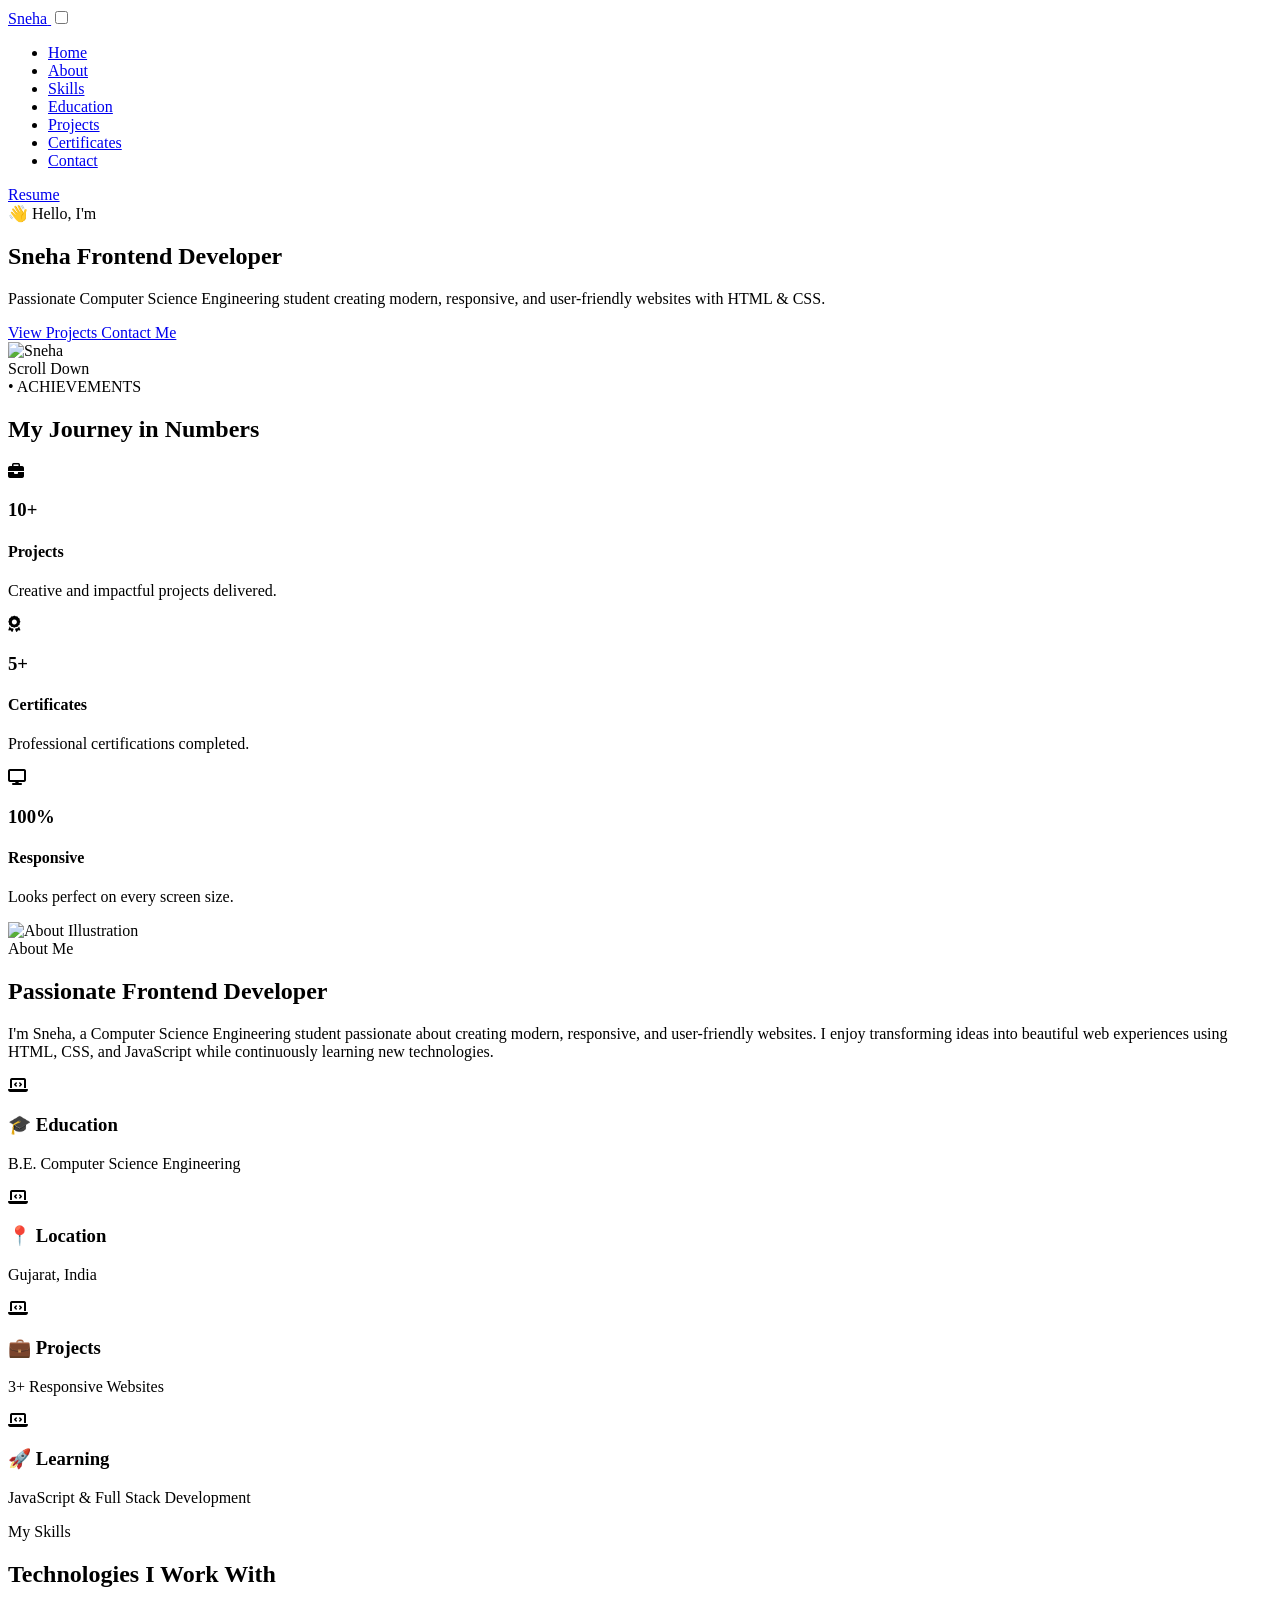
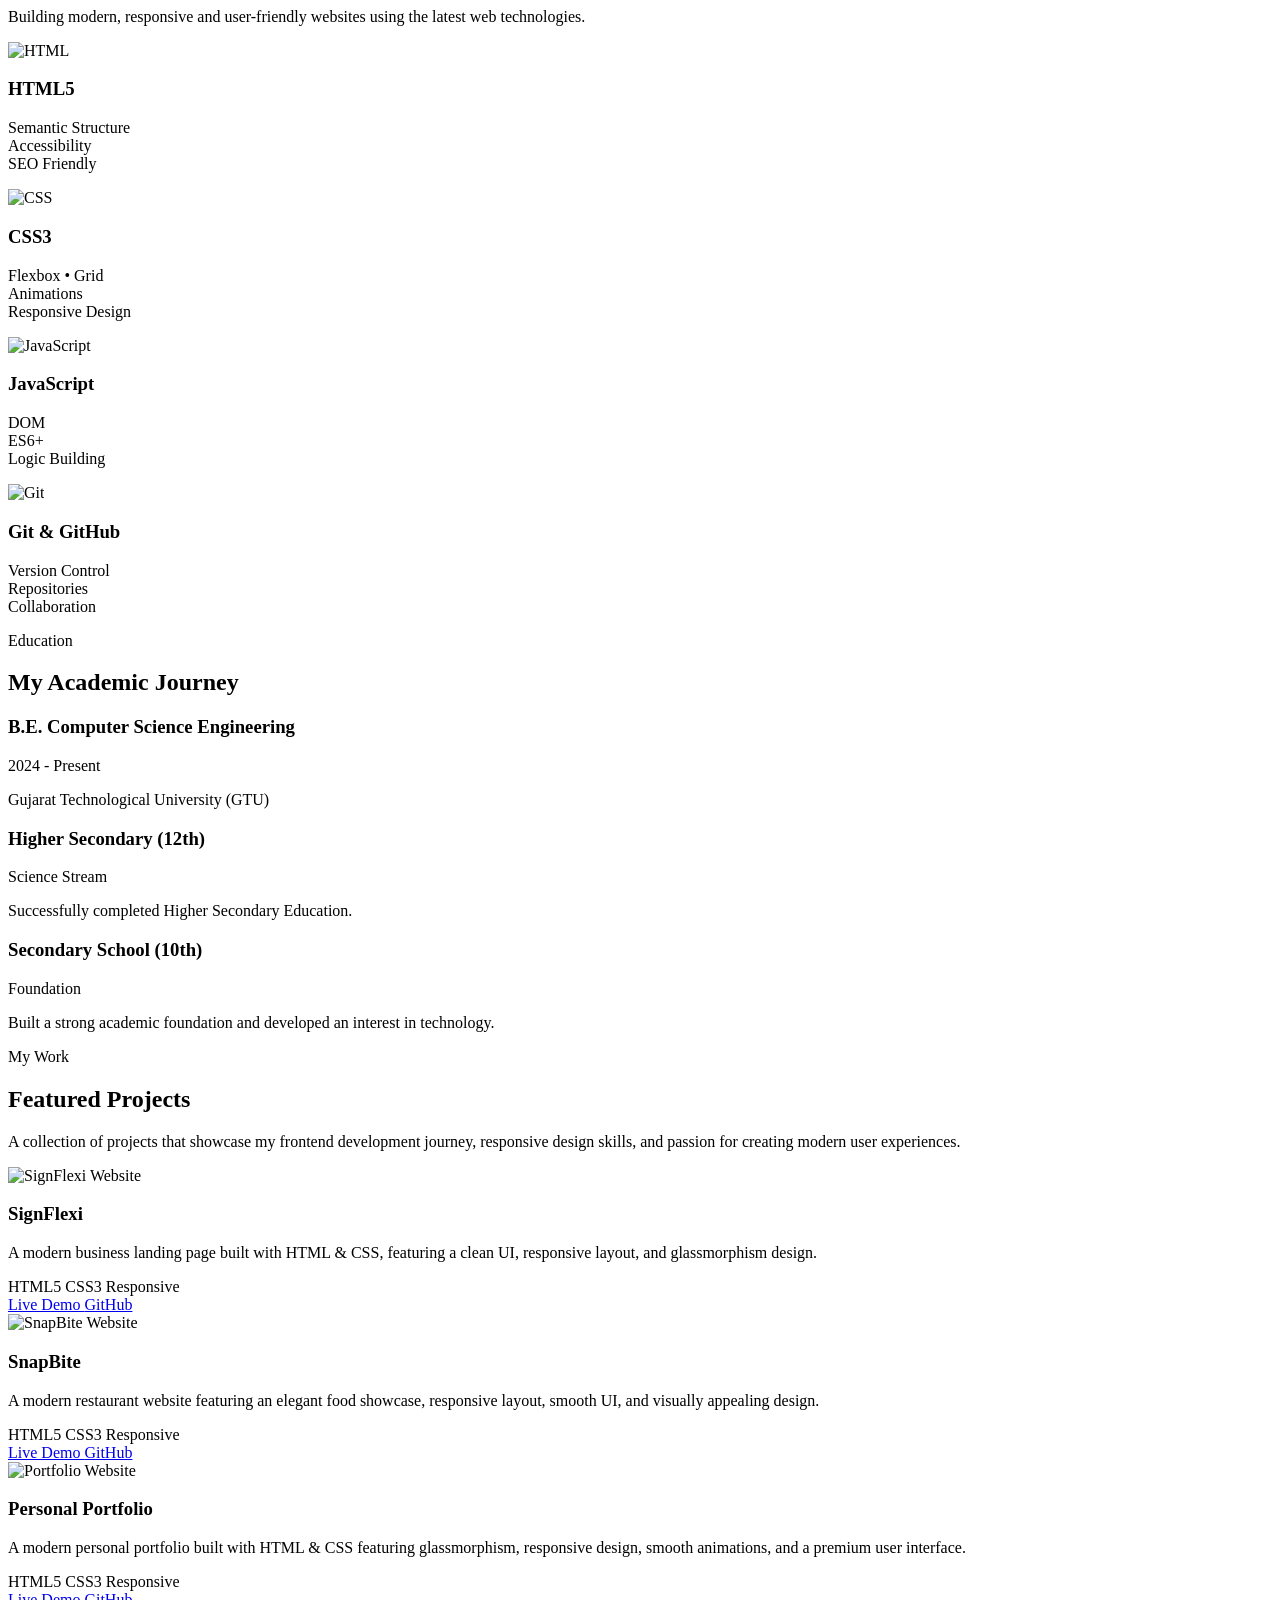
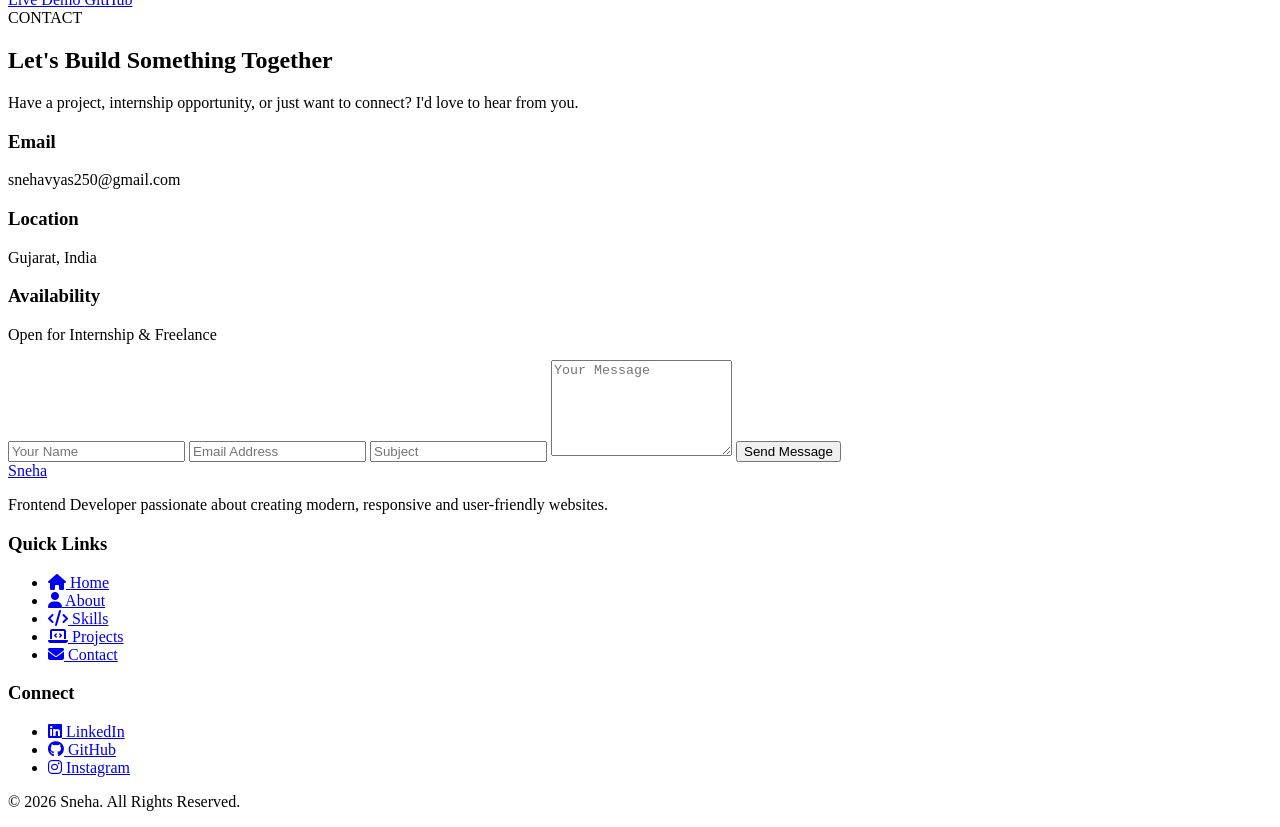
==== index.html @ 749e8826 "Update index.html to reflect correct degree and project links" ====
<!DOCTYPE html>
<html lang="en">

<head>

    <!-- Character Encoding -->
    <meta charset="UTF-8">

    <!-- Responsive Design -->
    <meta name="viewport" content="width=device-width, initial-scale=1.0">

    <!-- Website Title -->
    <title>Sneha | Portfolio</title>

    <!-- Main CSS -->
    <link rel="stylesheet" href="css/style.css">

    <!-- Responsive CSS -->
    <link rel="stylesheet" href="css/responsive.css">

    <!-- Animation CSS -->
    <link rel="stylesheet" href="css/animation.css">

    <!-- Google Fonts -->
    <link rel="preconnect" href="https://fonts.googleapis.com">
    <link rel="preconnect" href="https://fonts.gstatic.com" crossorigin>

    <link rel="stylesheet" href="https://cdnjs.cloudflare.com/ajax/libs/font-awesome/6.7.2/css/all.min.css">

</head>

<body>

    <!-- ==========================
        HEADER START
=========================== -->

    <header class="header">

        <div class="container">

            <nav class="navbar">

                <!-- Logo -->

                <a href="#" class="logo">

                    <span class="logo-text">Sneha</span>

                    <span class="logo-dot"></span>

                </a>

                <!-- Mobile Menu Checkbox -->

                <input type="checkbox" id="menu-toggle" class="menu-toggle">

                <!-- Hamburger -->

                <label for="menu-toggle" class="hamburger">

                    <span></span>
                    <span></span>
                    <span></span>

                </label>

                <!-- Navigation -->

                <ul class="nav-links">

                    <li>
                        <a href="#home">Home</a>
                    </li>

                    <li>
                        <a href="#about">About</a>
                    </li>

                    <li>
                        <a href="#skills">Skills</a>
                    </li>

                    <li>
                        <a href="#education">Education</a>
                    </li>

                    <li>
                        <a href="#projects">Projects</a>
                    </li>

                    <li>
                        <a href="#certificates">Certificates</a>
                    </li>

                    <li>
                        <a href="#contact">Contact</a>
                    </li>

                </ul>

                <!-- Resume Button -->

                <a href="#" class="primary-btn">
                    Resume
                </a>

            </nav>

        </div>

    </header>

    <!-- ==========================
        HEADER END
=========================== -->

    <!-- ==========================================
     HERO SECTION
========================================== -->

    <section id="home" class="hero">

        <div class="container hero-container">

            <!-- Left Content -->

            <div class="hero-content">

                <span class="hero-tag">
                    👋 Hello, I'm
                </span>

                <h1>
                    Sneha
                    <span>Frontend Developer</span>
                </h1>

                <p>
                    Passionate Computer Science Engineering student creating
                    modern, responsive, and user-friendly websites
                    with HTML & CSS.
                </p>

                <div class="hero-buttons">

                    <a href="#projects" class="primary-btn">
                        View Projects
                    </a>

                    <a href="#contact" class="secondary-btn">
                        Contact Me
                    </a>

                </div>

            </div>

            <!-- Right Image -->

            <div class="hero-image">

                <div class="image-wrapper">

                    <img src="images/illustrations/avatar-profile-img.png" alt="Sneha" class="hero-img">

                </div>

            </div>


        </div>

        <div class="scroll-indicator">

            <span>Scroll Down</span>

            <div class="mouse">

                <div class="wheel"></div>

            </div>

    </section>

    <section class="journey">

        <div class="container">

            <div class="journey-heading">

                <span>• ACHIEVEMENTS</span>

                <h2>My Journey in Numbers</h2>

                <div class="heading-line"></div>

            </div>

            <div class="journey-card">

                <div class="journey-item">

                    <div class="icon-circle purple">
                        <i class="fa-solid fa-briefcase"></i>
                    </div>

                    <h3>10+</h3>

                    <h4>Projects</h4>

                    <div class="mini-line"></div>

                    <p>Creative and impactful projects delivered.</p>

                </div>

                <div class="journey-item">

                    <div class="icon-circle blue">
                        <i class="fa-solid fa-award"></i>
                    </div>

                    <h3>5+</h3>

                    <h4>Certificates</h4>

                    <div class="mini-line"></div>

                    <p>Professional certifications completed.</p>

                </div>

                <div class="journey-item">

                    <div class="icon-circle cyan">
                        <i class="fa-solid fa-display"></i>
                    </div>

                    <h3>100%</h3>

                    <h4>Responsive</h4>

                    <div class="mini-line"></div>

                    <p>Looks perfect on every screen size.</p>

                </div>

            </div>

        </div>

    </section>

    <!-- ==========================================
     ABOUT
========================================== -->

    <section id="about" class="about">

        <div class="container about-container">

            <!-- Left Side -->

            <div class="about-image">

                <img src="images/background/about-portfolio-img.jpg" alt="About Illustration">

            </div>

            <!-- Right Side -->

            <div class="about-content">

                <span class="section-tag">
                    About Me
                </span>

                <h2>
                    Passionate Frontend Developer
                </h2>

                <p>
                    I'm Sneha, a Computer Science Engineering student passionate about
                    creating modern, responsive, and user-friendly websites.
                    I enjoy transforming ideas into beautiful web experiences
                    using HTML, CSS, and JavaScript while continuously learning
                    new technologies.
                </p>

            </div>


        </div>

        <div class="about-cards">

            <div class="about-card">

                <i class="fa-solid fa-laptop-code"></i>
                <h3>🎓 Education</h3>

                <p>B.E. Computer Science Engineering</p>

            </div>

            <div class="about-card">

                <i class="fa-solid fa-laptop-code"></i>
                <h3>📍 Location</h3>

                <p>Gujarat, India</p>

            </div>

            <div class="about-card">

                <i class="fa-solid fa-laptop-code"></i>
                <h3>💼 Projects</h3>

                <p>3+ Responsive Websites</p>

            </div>

            <div class="about-card">

                <i class="fa-solid fa-laptop-code"></i>
                <h3>🚀 Learning</h3>

                <p>JavaScript & Full Stack Development</p>

            </div>

        </div>
    </section>

    <!-- ==========================================
     SKILLS
========================================== -->

    <section id="skills" class="skills">

        <div class="container">

            <span class="section-tag">My Skills</span>

            <h2>Technologies I Work With</h2>

            <p class="section-description">
                Building modern, responsive and user-friendly websites using the latest web technologies.
            </p>

            <div class="skills-grid">

                <div class="skill-card">

                    <img src="images/icons/html.svg" alt="HTML">

                    <h3>HTML5</h3>

                    <p>Semantic Structure<br>Accessibility<br>SEO Friendly</p>

                </div>

                <div class="skill-card">

                    <img src="images/icons/css.svg" alt="CSS">

                    <h3>CSS3</h3>

                    <p>Flexbox • Grid<br>Animations<br>Responsive Design</p>

                </div>

                <div class="skill-card">

                    <img src="images/icons/javascript.svg" alt="JavaScript">

                    <h3>JavaScript</h3>

                    <p>DOM<br>ES6+<br>Logic Building</p>

                </div>

                <div class="skill-card">

                    <img src="images/icons/git.svg" alt="Git">

                    <h3>Git & GitHub</h3>

                    <p>Version Control<br>Repositories<br>Collaboration</p>

                </div>

            </div>

        </div>

    </section>


    <!-- ==========================================
     EDUCATION
========================================== -->

    <section id="education" class="education">

        <div class="container">

            <span class="section-tag">Education</span>

            <h2>My Academic Journey</h2>

            <div class="timeline">

                <div class="timeline-item">

                    <div class="timeline-dot"></div>

                    <div class="timeline-content">

                        <h3>B.E. Computer Science Engineering</h3>

                        <span>2024 - Present</span>

                        <p>
                            Gujarat Technological University (GTU)
                        </p>

                    </div>

                </div>

                <div class="timeline-item">

                    <div class="timeline-dot"></div>

                    <div class="timeline-content">

                        <h3>Higher Secondary (12th)</h3>

                        <span>Science Stream</span>

                        <p>
                            Successfully completed Higher Secondary Education.
                        </p>

                    </div>

                </div>

                <div class="timeline-item">

                    <div class="timeline-dot"></div>

                    <div class="timeline-content">

                        <h3>Secondary School (10th)</h3>

                        <span>Foundation</span>

                        <p>
                            Built a strong academic foundation and developed an interest in technology.
                        </p>

                    </div>

                </div>

            </div>

        </div>

    </section>

    <!-- ==========================================
     PROJECTS
========================================== -->

    <section id="projects" class="projects">

        <div class="container">

            <span class="section-tag">My Work</span>

            <h2>Featured Projects</h2>

            <p class="section-description">
                A collection of projects that showcase my frontend development journey,
                responsive design skills, and passion for creating modern user experiences.
            </p>

            <div class="projects-grid">

                <!-- Project Card -->

                <article class="project-card">

                    <div class="project-image">

                        <div class="browser-top">

                            <span></span>
                            <span></span>
                            <span></span>

                        </div>

                        <div class="browser-body">

                            <img src="images/projects/signiflexi.png" alt="SignFlexi Website">

                        </div>

                    </div>

                    <div class="project-content">

                        <h3>SignFlexi</h3>

                        <p>
                            A modern business landing page built with HTML & CSS,
                            featuring a clean UI, responsive layout, and glassmorphism design.
                        </p>

                        <div class="project-tech">

                            <span>HTML5</span>
                            <span>CSS3</span>
                            <span>Responsive</span>

                        </div>

                        <div class="project-buttons">

                            <a href="https://snehavyas-dev.github.io/signflexi-website/" class="primary-btn">
                                Live Demo
                            </a>

                            <a href="https://github.com/snehavyas-dev/signflexi-website" class="secondary-btn">
                                GitHub
                            </a>

                        </div>

                    </div>

                </article>

                <!-- Project Card -->

                <article class="project-card">

                    <div class="project-image">

                        <div class="browser-top">

                            <span></span>
                            <span></span>
                            <span></span>

                        </div>

                        <div class="browser-body">

                            <img src="images/projects/snapbite.png" alt="SnapBite Website">

                        </div>

                    </div>

                    <div class="project-content">

                        <h3>SnapBite</h3>

                        <p>
                            A modern restaurant website featuring an elegant food showcase,
                            responsive layout, smooth UI, and visually appealing design.
                        </p>

                        <div class="project-tech">

                            <span>HTML5</span>
                            <span>CSS3</span>
                            <span>Responsive</span>

                        </div>

                        <div class="project-buttons">

                            <a href="https://snehavyas-dev.github.io/snapbite-restaurant-website/" class="primary-btn" target="_blank">
                                Live Demo
                            </a>

                            <a href="https://github.com/snehavyas-dev/snapbite-restaurant-website" class="secondary-btn" target="_blank">
                                GitHub
                            </a>

                        </div>

                    </div>

                </article>

                <!-- Project Card -->

                <article class="project-card">

                    <div class="project-image">

                        <div class="browser-top">

                            <span></span>
                            <span></span>
                            <span></span>

                        </div>

                        <div class="browser-body">

                            <img src="images/projects/portfolio.png" alt="Portfolio Website">

                        </div>

                    </div>

                    <div class="project-content">

                        <h3>Personal Portfolio</h3>

                        <p>
                            A modern personal portfolio built with HTML & CSS featuring
                            glassmorphism, responsive design, smooth animations, and a
                            premium user interface.
                        </p>

                        <div class="project-tech">

                            <span>HTML5</span>
                            <span>CSS3</span>
                            <span>Responsive</span>

                        </div>

                        <div class="project-buttons">

                            <a href="https://snehavyas-dev.github.io/sneha-vyas-dev-portfolio/" class="primary-btn" target="_blank">
                                Live Demo
                            </a>

                            <a href="https://github.com/snehavyas-dev/sneha-vyas-dev-portfolio" class="secondary-btn" target="_blank">
                                GitHub
                            </a>

                        </div>

                    </div>

                </article>

            </div>

        </div>

    </section>


    <!-- ==========================================
     CONTACT
========================================== -->

    <section id="contact" class="contact">

        <div class="container">

            <div class="section-header">

                <span class="section-tag">
                    CONTACT
                </span>

                <h2>
                    Let's Build Something Together
                </h2>

                <p>
                    Have a project, internship opportunity, or just want to connect?
                    I'd love to hear from you.
                </p>

            </div>

            <div class="contact-container">

                <!-- Left -->

                <div class="contact-info">

                    <div class="contact-card">

                        <h3>Email</h3>

                        <p>snehavyas250@gmail.com</p>

                    </div>

                    <div class="contact-card">

                        <h3>Location</h3>

                        <p>Gujarat, India</p>

                    </div>

                    <div class="contact-card">

                        <h3>Availability</h3>

                        <p>Open for Internship & Freelance</p>

                    </div>

                </div>

                <!-- Right -->

                <form class="contact-form">

                    <input type="text" placeholder="Your Name">

                    <input type="email" placeholder="Email Address">

                    <input type="text" placeholder="Subject">

                    <textarea rows="6" placeholder="Your Message"></textarea>

                    <button type="submit" class="primary-btn">

                        Send Message

                    </button>

                </form>

            </div>

        </div>

    </section>

    <!-- ==========================================
     FOOTER
========================================== -->

    <footer class="footer">

        <div class="container">

            <div class="footer-content">

                <!-- Left -->

                <div class="footer-left">

                    <a href="#" class="logo">

                        <span class="logo-text">Sneha</span>

                        <span class="logo-dot"></span>

                    </a>

                    <p>
                        Frontend Developer passionate about creating
                        modern, responsive and user-friendly websites.
                    </p>

                </div>

                <!-- Center -->

                <div class="footer-links">

                    <h3>Quick Links</h3>

                    <ul>

                        <li>
                            <a href="#home">
                                <i class="fa-solid fa-house"></i>
                                Home
                            </a>
                        </li>

                        <li>
                            <a href="#about">
                                <i class="fa-solid fa-user"></i>
                                About
                            </a>
                        </li>

                        <li>
                            <a href="#skills">
                                <i class="fa-solid fa-code"></i>
                                Skills
                            </a>
                        </li>

                        <li>
                            <a href="#projects">
                                <i class="fa-solid fa-laptop-code"></i>
                                Projects
                            </a>
                        </li>

                        <li>
                            <a href="#contact">
                                <i class="fa-solid fa-envelope"></i>
                                Contact
                            </a>
                        </li>

                    </ul>

                </div>

                <!-- Right -->

                <div class="footer-social">

                    <h3>Connect</h3>

                    <ul>

                        <li>
                            <a href="https://www.linkedin.com/in/sneha-vyas-94a0bb3a3/" target="_blank">
                                <i class="fa-brands fa-linkedin"></i>
                                LinkedIn
                            </a>
                        </li>

                        <li>
                            <a href="https://github.com/snehavyas-dev" target="_blank">
                                <i class="fa-brands fa-github"></i>
                                GitHub
                            </a>
                        </li>

                        <li>
                            <a href="https://instagram.com/sneha_webdev_102" target="_blank">
                                <i class="fa-brands fa-instagram"></i>
                                Instagram
                            </a>
                        </li>

                    </ul>

                </div>

            </div>

            <div class="footer-bottom">

                <p>
                    © 2026 Sneha. All Rights Reserved.
                </p>

            </div>

        </div>

    </footer>

    <main>

    </main>



</body>

</html>
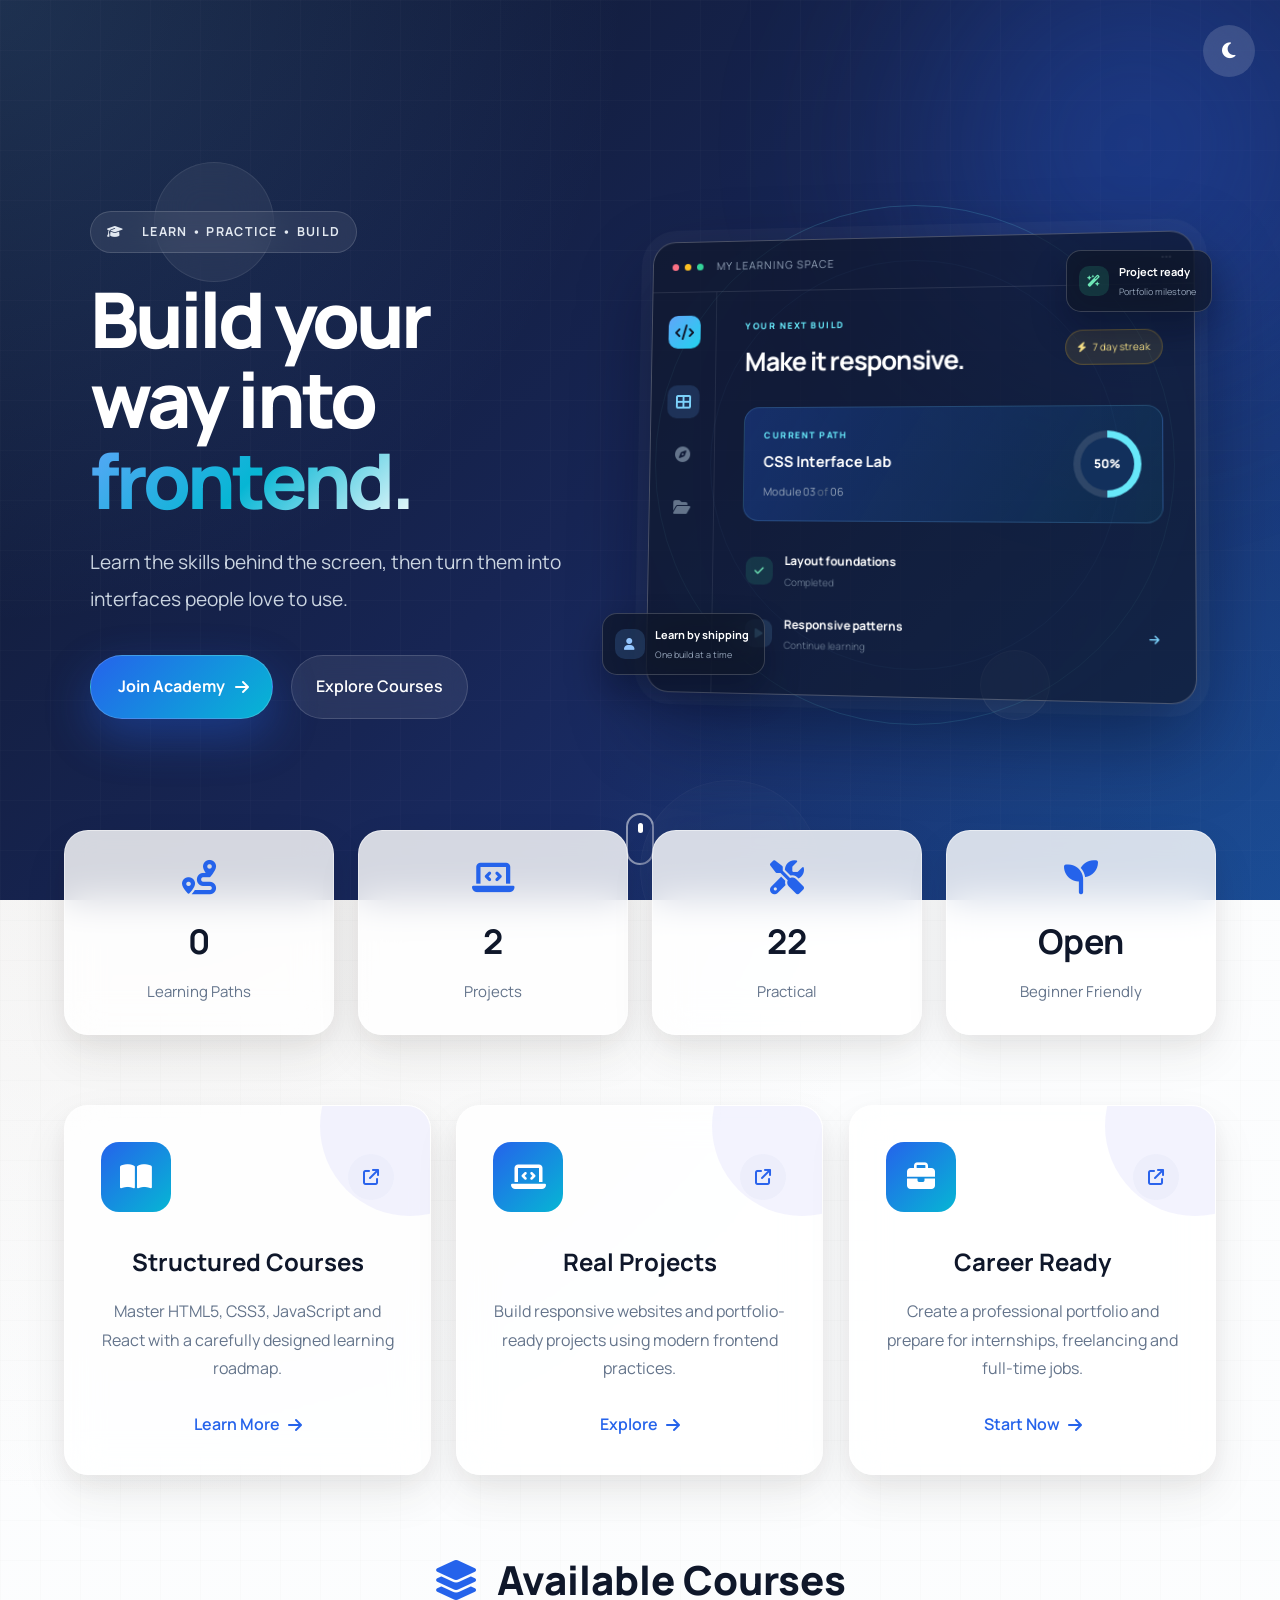
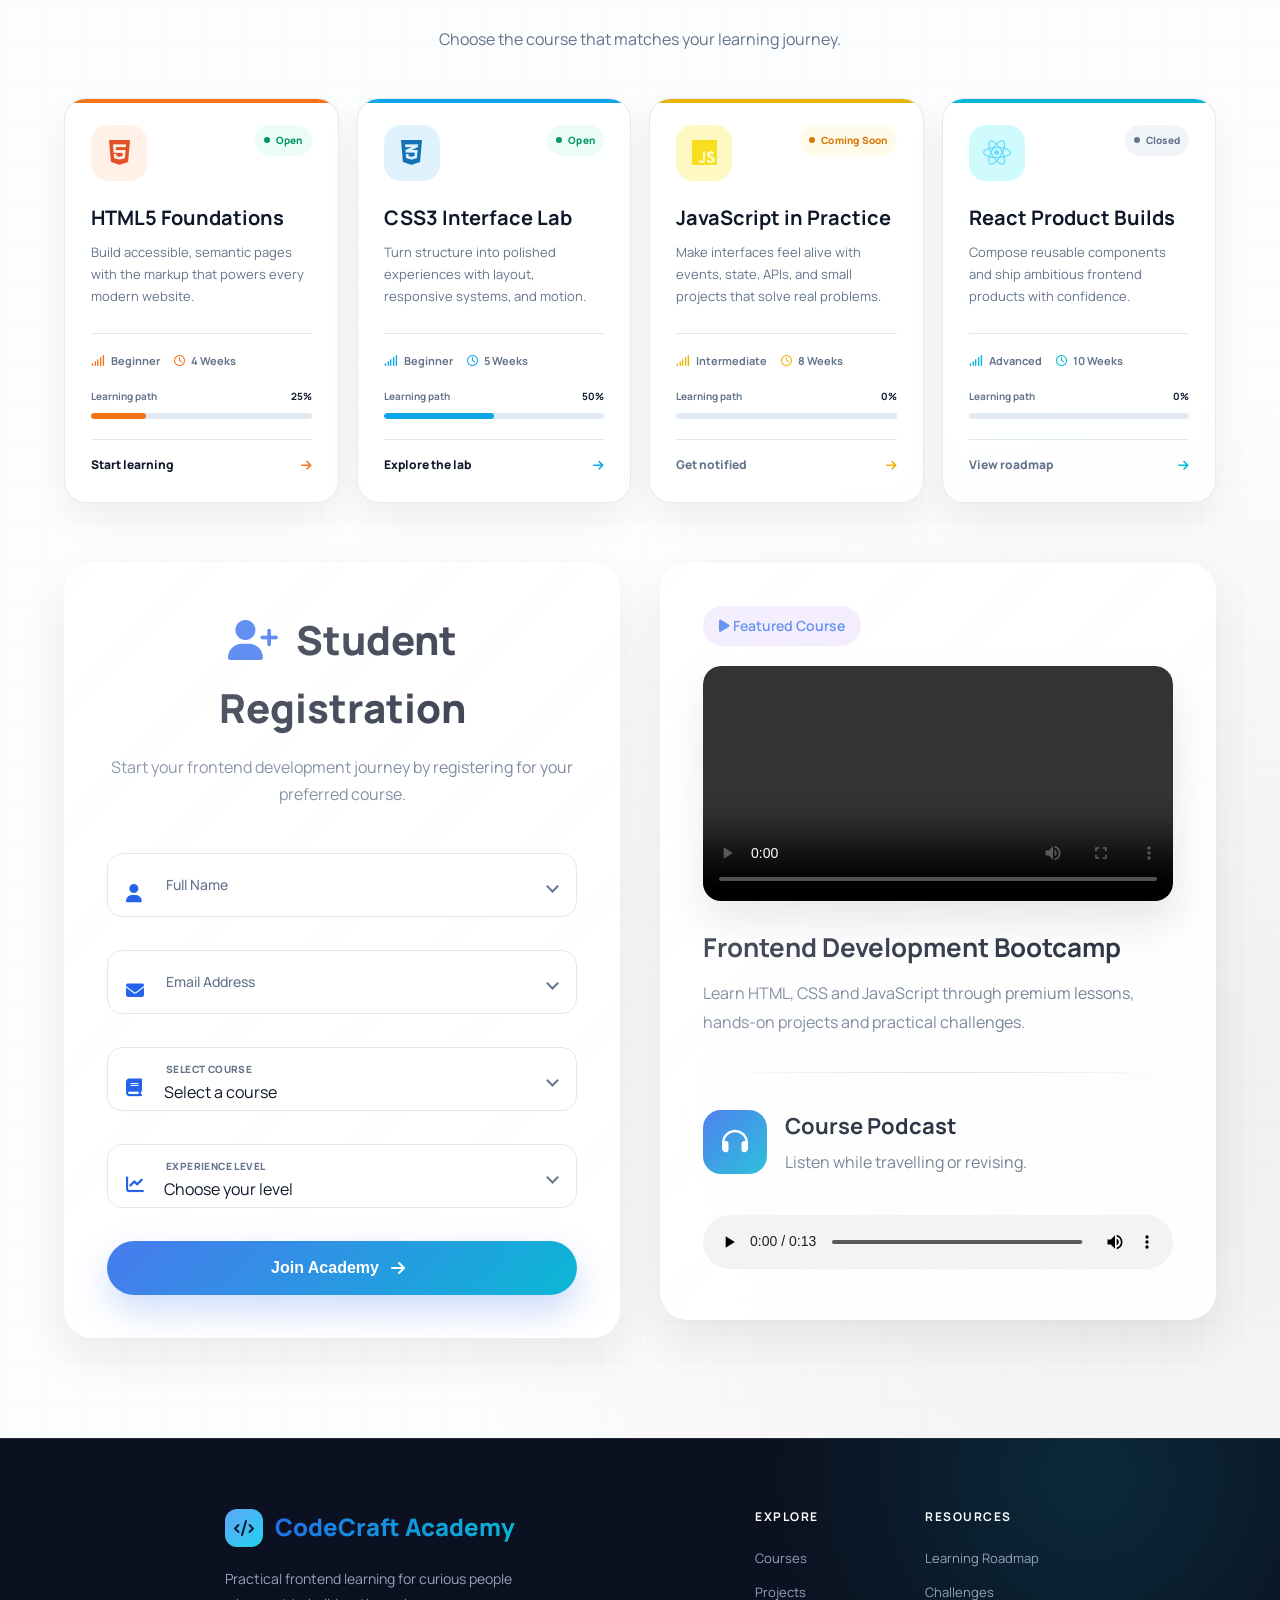
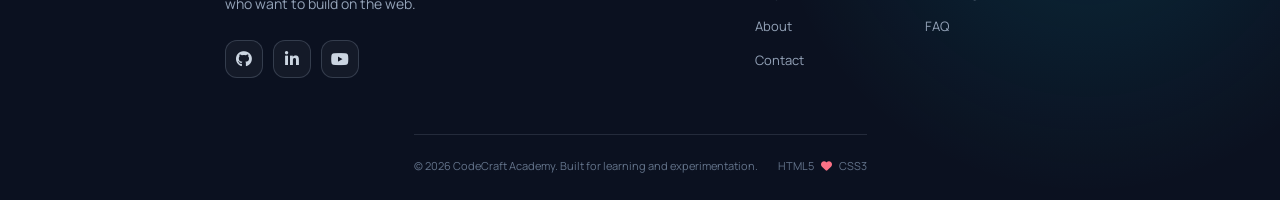
==== commit b7873a51: "fix: add root entry point for GitHub Pages" ====
--- a/index.html
+++ b/index.html
@@ -1,883 +1,15 @@
 <!DOCTYPE html>
 <html lang="en">
-
 <head>
-
-    <!-- Character Encoding -->
     <meta charset="UTF-8">
-
-    <!-- Responsive Design -->
     <meta name="viewport" content="width=device-width, initial-scale=1.0">
-
-    <!-- Website Title -->
-    <title>Sneha | Portfolio</title>
-
-    <!-- Main CSS -->
-    <link rel="stylesheet" href="css/style.css">
-
-    <!-- Responsive CSS -->
-    <link rel="stylesheet" href="css/responsive.css">
-
-    <!-- Animation CSS -->
-    <link rel="stylesheet" href="css/animation.css">
-
-    <!-- Google Fonts -->
-    <link rel="preconnect" href="https://fonts.googleapis.com">
-    <link rel="preconnect" href="https://fonts.gstatic.com" crossorigin>
-
-    <link rel="stylesheet" href="https://cdnjs.cloudflare.com/ajax/libs/font-awesome/6.7.2/css/all.min.css">
-
+    <meta http-equiv="refresh" content="0; url=.vscode/Forms%2C%20Tables%20and%20Media%20Elements/index.html">
+    <title>CodeCraft Academy</title>
 </head>
-
 <body>
-
-    <!-- ==========================
-        HEADER START
-=========================== -->
-
-    <header class="header">
-
-        <div class="container">
-
-            <nav class="navbar">
-
-                <!-- Logo -->
-
-                <a href="#" class="logo">
-
-                    <span class="logo-text">Sneha</span>
-
-                    <span class="logo-dot"></span>
-
-                </a>
-
-                <!-- Mobile Menu Checkbox -->
-
-                <input type="checkbox" id="menu-toggle" class="menu-toggle">
-
-                <!-- Hamburger -->
-
-                <label for="menu-toggle" class="hamburger">
-
-                    <span></span>
-                    <span></span>
-                    <span></span>
-
-                </label>
-
-                <!-- Navigation -->
-
-                <ul class="nav-links">
-
-                    <li>
-                        <a href="#home">Home</a>
-                    </li>
-
-                    <li>
-                        <a href="#about">About</a>
-                    </li>
-
-                    <li>
-                        <a href="#skills">Skills</a>
-                    </li>
-
-                    <li>
-                        <a href="#education">Education</a>
-                    </li>
-
-                    <li>
-                        <a href="#projects">Projects</a>
-                    </li>
-
-                    <li>
-                        <a href="#certificates">Certificates</a>
-                    </li>
-
-                    <li>
-                        <a href="#contact">Contact</a>
-                    </li>
-
-                </ul>
-
-                <!-- Resume Button -->
-
-                <a href="#" class="primary-btn">
-                    Resume
-                </a>
-
-            </nav>
-
-        </div>
-
-    </header>
-
-    <!-- ==========================
-        HEADER END
-=========================== -->
-
-    <!-- ==========================================
-     HERO SECTION
-========================================== -->
-
-    <section id="home" class="hero">
-
-        <div class="container hero-container">
-
-            <!-- Left Content -->
-
-            <div class="hero-content">
-
-                <span class="hero-tag">
-                    👋 Hello, I'm
-                </span>
-
-                <h1>
-                    Sneha
-                    <span>Frontend Developer</span>
-                </h1>
-
-                <p>
-                    Passionate Computer Science Engineering student creating
-                    modern, responsive, and user-friendly websites
-                    with HTML & CSS.
-                </p>
-
-                <div class="hero-buttons">
-
-                    <a href="#projects" class="primary-btn">
-                        View Projects
-                    </a>
-
-                    <a href="#contact" class="secondary-btn">
-                        Contact Me
-                    </a>
-
-                </div>
-
-            </div>
-
-            <!-- Right Image -->
-
-            <div class="hero-image">
-
-                <div class="image-wrapper">
-
-                    <img src="images/illustrations/avatar-profile-img.png" alt="Sneha" class="hero-img">
-
-                </div>
-
-            </div>
-
-
-        </div>
-
-        <div class="scroll-indicator">
-
-            <span>Scroll Down</span>
-
-            <div class="mouse">
-
-                <div class="wheel"></div>
-
-            </div>
-
-    </section>
-
-    <section class="journey">
-
-        <div class="container">
-
-            <div class="journey-heading">
-
-                <span>• ACHIEVEMENTS</span>
-
-                <h2>My Journey in Numbers</h2>
-
-                <div class="heading-line"></div>
-
-            </div>
-
-            <div class="journey-card">
-
-                <div class="journey-item">
-
-                    <div class="icon-circle purple">
-                        <i class="fa-solid fa-briefcase"></i>
-                    </div>
-
-                    <h3>10+</h3>
-
-                    <h4>Projects</h4>
-
-                    <div class="mini-line"></div>
-
-                    <p>Creative and impactful projects delivered.</p>
-
-                </div>
-
-                <div class="journey-item">
-
-                    <div class="icon-circle blue">
-                        <i class="fa-solid fa-award"></i>
-                    </div>
-
-                    <h3>5+</h3>
-
-                    <h4>Certificates</h4>
-
-                    <div class="mini-line"></div>
-
-                    <p>Professional certifications completed.</p>
-
-                </div>
-
-                <div class="journey-item">
-
-                    <div class="icon-circle cyan">
-                        <i class="fa-solid fa-display"></i>
-                    </div>
-
-                    <h3>100%</h3>
-
-                    <h4>Responsive</h4>
-
-                    <div class="mini-line"></div>
-
-                    <p>Looks perfect on every screen size.</p>
-
-                </div>
-
-            </div>
-
-        </div>
-
-    </section>
-
-    <!-- ==========================================
-     ABOUT
-========================================== -->
-
-    <section id="about" class="about">
-
-        <div class="container about-container">
-
-            <!-- Left Side -->
-
-            <div class="about-image">
-
-                <img src="images/background/about-portfolio-img.jpg" alt="About Illustration">
-
-            </div>
-
-            <!-- Right Side -->
-
-            <div class="about-content">
-
-                <span class="section-tag">
-                    About Me
-                </span>
-
-                <h2>
-                    Passionate Frontend Developer
-                </h2>
-
-                <p>
-                    I'm Sneha, a Computer Science Engineering student passionate about
-                    creating modern, responsive, and user-friendly websites.
-                    I enjoy transforming ideas into beautiful web experiences
-                    using HTML, CSS, and JavaScript while continuously learning
-                    new technologies.
-                </p>
-
-            </div>
-
-
-        </div>
-
-        <div class="about-cards">
-
-            <div class="about-card">
-
-                <i class="fa-solid fa-laptop-code"></i>
-                <h3>🎓 Education</h3>
-
-                <p>B.E. Computer Science Engineering</p>
-
-            </div>
-
-            <div class="about-card">
-
-                <i class="fa-solid fa-laptop-code"></i>
-                <h3>📍 Location</h3>
-
-                <p>Gujarat, India</p>
-
-            </div>
-
-            <div class="about-card">
-
-                <i class="fa-solid fa-laptop-code"></i>
-                <h3>💼 Projects</h3>
-
-                <p>3+ Responsive Websites</p>
-
-            </div>
-
-            <div class="about-card">
-
-                <i class="fa-solid fa-laptop-code"></i>
-                <h3>🚀 Learning</h3>
-
-                <p>JavaScript & Full Stack Development</p>
-
-            </div>
-
-        </div>
-    </section>
-
-    <!-- ==========================================
-     SKILLS
-========================================== -->
-
-    <section id="skills" class="skills">
-
-        <div class="container">
-
-            <span class="section-tag">My Skills</span>
-
-            <h2>Technologies I Work With</h2>
-
-            <p class="section-description">
-                Building modern, responsive and user-friendly websites using the latest web technologies.
-            </p>
-
-            <div class="skills-grid">
-
-                <div class="skill-card">
-
-                    <img src="images/icons/html.svg" alt="HTML">
-
-                    <h3>HTML5</h3>
-
-                    <p>Semantic Structure<br>Accessibility<br>SEO Friendly</p>
-
-                </div>
-
-                <div class="skill-card">
-
-                    <img src="images/icons/css.svg" alt="CSS">
-
-                    <h3>CSS3</h3>
-
-                    <p>Flexbox • Grid<br>Animations<br>Responsive Design</p>
-
-                </div>
-
-                <div class="skill-card">
-
-                    <img src="images/icons/javascript.svg" alt="JavaScript">
-
-                    <h3>JavaScript</h3>
-
-                    <p>DOM<br>ES6+<br>Logic Building</p>
-
-                </div>
-
-                <div class="skill-card">
-
-                    <img src="images/icons/git.svg" alt="Git">
-
-                    <h3>Git & GitHub</h3>
-
-                    <p>Version Control<br>Repositories<br>Collaboration</p>
-
-                </div>
-
-            </div>
-
-        </div>
-
-    </section>
-
-
-    <!-- ==========================================
-     EDUCATION
-========================================== -->
-
-    <section id="education" class="education">
-
-        <div class="container">
-
-            <span class="section-tag">Education</span>
-
-            <h2>My Academic Journey</h2>
-
-            <div class="timeline">
-
-                <div class="timeline-item">
-
-                    <div class="timeline-dot"></div>
-
-                    <div class="timeline-content">
-
-                        <h3>B.E. Computer Science Engineering</h3>
-
-                        <span>2024 - Present</span>
-
-                        <p>
-                            Gujarat Technological University (GTU)
-                        </p>
-
-                    </div>
-
-                </div>
-
-                <div class="timeline-item">
-
-                    <div class="timeline-dot"></div>
-
-                    <div class="timeline-content">
-
-                        <h3>Higher Secondary (12th)</h3>
-
-                        <span>Science Stream</span>
-
-                        <p>
-                            Successfully completed Higher Secondary Education.
-                        </p>
-
-                    </div>
-
-                </div>
-
-                <div class="timeline-item">
-
-                    <div class="timeline-dot"></div>
-
-                    <div class="timeline-content">
-
-                        <h3>Secondary School (10th)</h3>
-
-                        <span>Foundation</span>
-
-                        <p>
-                            Built a strong academic foundation and developed an interest in technology.
-                        </p>
-
-                    </div>
-
-                </div>
-
-            </div>
-
-        </div>
-
-    </section>
-
-    <!-- ==========================================
-     PROJECTS
-========================================== -->
-
-    <section id="projects" class="projects">
-
-        <div class="container">
-
-            <span class="section-tag">My Work</span>
-
-            <h2>Featured Projects</h2>
-
-            <p class="section-description">
-                A collection of projects that showcase my frontend development journey,
-                responsive design skills, and passion for creating modern user experiences.
-            </p>
-
-            <div class="projects-grid">
-
-                <!-- Project Card -->
-
-                <article class="project-card">
-
-                    <div class="project-image">
-
-                        <div class="browser-top">
-
-                            <span></span>
-                            <span></span>
-                            <span></span>
-
-                        </div>
-
-                        <div class="browser-body">
-
-                            <img src="images/projects/signiflexi.png" alt="SignFlexi Website">
-
-                        </div>
-
-                    </div>
-
-                    <div class="project-content">
-
-                        <h3>SignFlexi</h3>
-
-                        <p>
-                            A modern business landing page built with HTML & CSS,
-                            featuring a clean UI, responsive layout, and glassmorphism design.
-                        </p>
-
-                        <div class="project-tech">
-
-                            <span>HTML5</span>
-                            <span>CSS3</span>
-                            <span>Responsive</span>
-
-                        </div>
-
-                        <div class="project-buttons">
-
-                            <a href="https://snehavyas-dev.github.io/signflexi-website/" class="primary-btn">
-                                Live Demo
-                            </a>
-
-                            <a href="https://github.com/snehavyas-dev/signflexi-website" class="secondary-btn">
-                                GitHub
-                            </a>
-
-                        </div>
-
-                    </div>
-
-                </article>
-
-                <!-- Project Card -->
-
-                <article class="project-card">
-
-                    <div class="project-image">
-
-                        <div class="browser-top">
-
-                            <span></span>
-                            <span></span>
-                            <span></span>
-
-                        </div>
-
-                        <div class="browser-body">
-
-                            <img src="images/projects/snapbite.png" alt="SnapBite Website">
-
-                        </div>
-
-                    </div>
-
-                    <div class="project-content">
-
-                        <h3>SnapBite</h3>
-
-                        <p>
-                            A modern restaurant website featuring an elegant food showcase,
-                            responsive layout, smooth UI, and visually appealing design.
-                        </p>
-
-                        <div class="project-tech">
-
-                            <span>HTML5</span>
-                            <span>CSS3</span>
-                            <span>Responsive</span>
-
-                        </div>
-
-                        <div class="project-buttons">
-
-                            <a href="https://snehavyas-dev.github.io/snapbite-restaurant-website/" class="primary-btn" target="_blank">
-                                Live Demo
-                            </a>
-
-                            <a href="https://github.com/snehavyas-dev/snapbite-restaurant-website" class="secondary-btn" target="_blank">
-                                GitHub
-                            </a>
-
-                        </div>
-
-                    </div>
-
-                </article>
-
-                <!-- Project Card -->
-
-                <article class="project-card">
-
-                    <div class="project-image">
-
-                        <div class="browser-top">
-
-                            <span></span>
-                            <span></span>
-                            <span></span>
-
-                        </div>
-
-                        <div class="browser-body">
-
-                            <img src="images/projects/portfolio.png" alt="Portfolio Website">
-
-                        </div>
-
-                    </div>
-
-                    <div class="project-content">
-
-                        <h3>Personal Portfolio</h3>
-
-                        <p>
-                            A modern personal portfolio built with HTML & CSS featuring
-                            glassmorphism, responsive design, smooth animations, and a
-                            premium user interface.
-                        </p>
-
-                        <div class="project-tech">
-
-                            <span>HTML5</span>
-                            <span>CSS3</span>
-                            <span>Responsive</span>
-
-                        </div>
-
-                        <div class="project-buttons">
-
-                            <a href="https://snehavyas-dev.github.io/sneha-vyas-dev-portfolio/" class="primary-btn" target="_blank">
-                                Live Demo
-                            </a>
-
-                            <a href="https://github.com/snehavyas-dev/sneha-vyas-dev-portfolio" class="secondary-btn" target="_blank">
-                                GitHub
-                            </a>
-
-                        </div>
-
-                    </div>
-
-                </article>
-
-            </div>
-
-        </div>
-
-    </section>
-
-
-    <!-- ==========================================
-     CONTACT
-========================================== -->
-
-    <section id="contact" class="contact">
-
-        <div class="container">
-
-            <div class="section-header">
-
-                <span class="section-tag">
-                    CONTACT
-                </span>
-
-                <h2>
-                    Let's Build Something Together
-                </h2>
-
-                <p>
-                    Have a project, internship opportunity, or just want to connect?
-                    I'd love to hear from you.
-                </p>
-
-            </div>
-
-            <div class="contact-container">
-
-                <!-- Left -->
-
-                <div class="contact-info">
-
-                    <div class="contact-card">
-
-                        <h3>Email</h3>
-
-                        <p>snehavyas250@gmail.com</p>
-
-                    </div>
-
-                    <div class="contact-card">
-
-                        <h3>Location</h3>
-
-                        <p>Gujarat, India</p>
-
-                    </div>
-
-                    <div class="contact-card">
-
-                        <h3>Availability</h3>
-
-                        <p>Open for Internship & Freelance</p>
-
-                    </div>
-
-                </div>
-
-                <!-- Right -->
-
-                <form class="contact-form">
-
-                    <input type="text" placeholder="Your Name">
-
-                    <input type="email" placeholder="Email Address">
-
-                    <input type="text" placeholder="Subject">
-
-                    <textarea rows="6" placeholder="Your Message"></textarea>
-
-                    <button type="submit" class="primary-btn">
-
-                        Send Message
-
-                    </button>
-
-                </form>
-
-            </div>
-
-        </div>
-
-    </section>
-
-    <!-- ==========================================
-     FOOTER
-========================================== -->
-
-    <footer class="footer">
-
-        <div class="container">
-
-            <div class="footer-content">
-
-                <!-- Left -->
-
-                <div class="footer-left">
-
-                    <a href="#" class="logo">
-
-                        <span class="logo-text">Sneha</span>
-
-                        <span class="logo-dot"></span>
-
-                    </a>
-
-                    <p>
-                        Frontend Developer passionate about creating
-                        modern, responsive and user-friendly websites.
-                    </p>
-
-                </div>
-
-                <!-- Center -->
-
-                <div class="footer-links">
-
-                    <h3>Quick Links</h3>
-
-                    <ul>
-
-                        <li>
-                            <a href="#home">
-                                <i class="fa-solid fa-house"></i>
-                                Home
-                            </a>
-                        </li>
-
-                        <li>
-                            <a href="#about">
-                                <i class="fa-solid fa-user"></i>
-                                About
-                            </a>
-                        </li>
-
-                        <li>
-                            <a href="#skills">
-                                <i class="fa-solid fa-code"></i>
-                                Skills
-                            </a>
-                        </li>
-
-                        <li>
-                            <a href="#projects">
-                                <i class="fa-solid fa-laptop-code"></i>
-                                Projects
-                            </a>
-                        </li>
-
-                        <li>
-                            <a href="#contact">
-                                <i class="fa-solid fa-envelope"></i>
-                                Contact
-                            </a>
-                        </li>
-
-                    </ul>
-
-                </div>
-
-                <!-- Right -->
-
-                <div class="footer-social">
-
-                    <h3>Connect</h3>
-
-                    <ul>
-
-                        <li>
-                            <a href="https://www.linkedin.com/in/sneha-vyas-94a0bb3a3/" target="_blank">
-                                <i class="fa-brands fa-linkedin"></i>
-                                LinkedIn
-                            </a>
-                        </li>
-
-                        <li>
-                            <a href="https://github.com/snehavyas-dev" target="_blank">
-                                <i class="fa-brands fa-github"></i>
-                                GitHub
-                            </a>
-                        </li>
-
-                        <li>
-                            <a href="https://instagram.com/sneha_webdev_102" target="_blank">
-                                <i class="fa-brands fa-instagram"></i>
-                                Instagram
-                            </a>
-                        </li>
-
-                    </ul>
-
-                </div>
-
-            </div>
-
-            <div class="footer-bottom">
-
-                <p>
-                    © 2026 Sneha. All Rights Reserved.
-                </p>
-
-            </div>
-
-        </div>
-
-    </footer>
-
-    <main>
-
-    </main>
-
-
-
+    <p>Opening CodeCraft Academy...</p>
+    <script>
+        window.location.replace('.vscode/Forms%2C%20Tables%20and%20Media%20Elements/index.html');
+    </script>
 </body>
-
-</html>+</html>
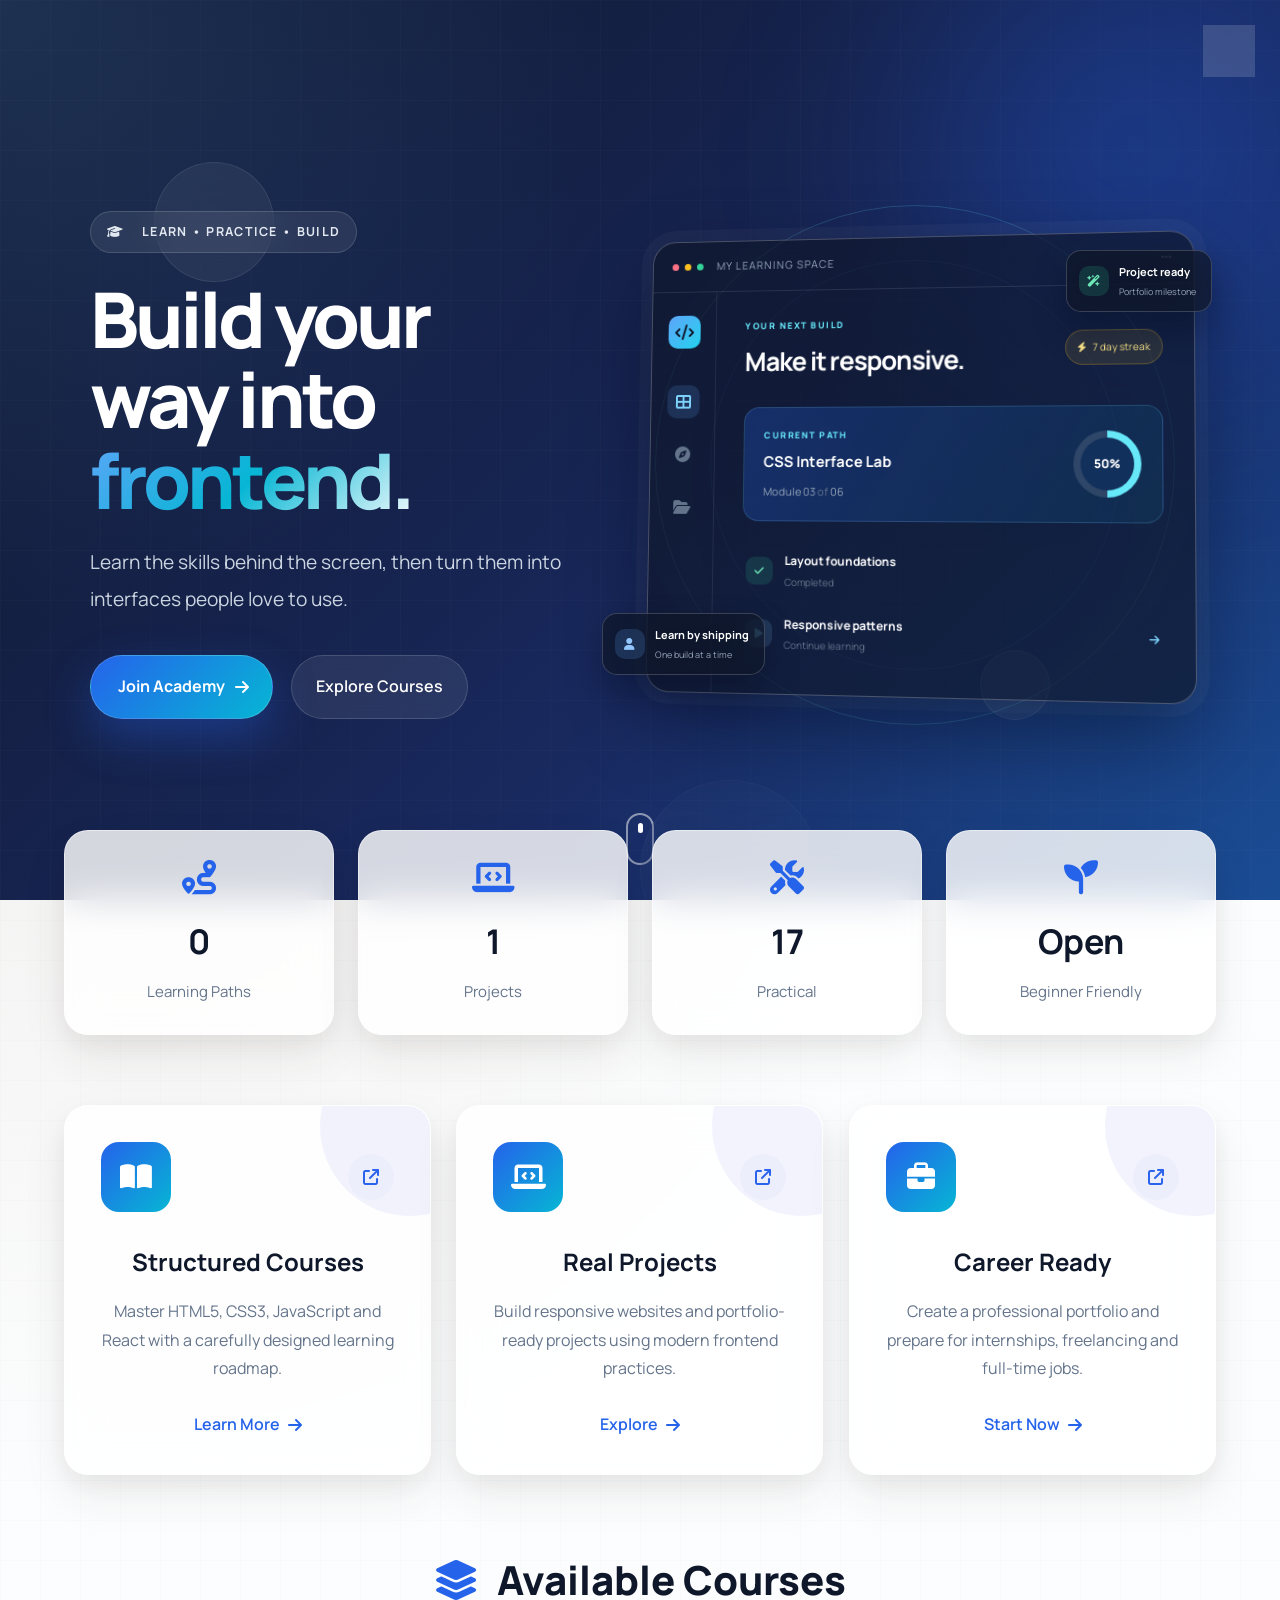
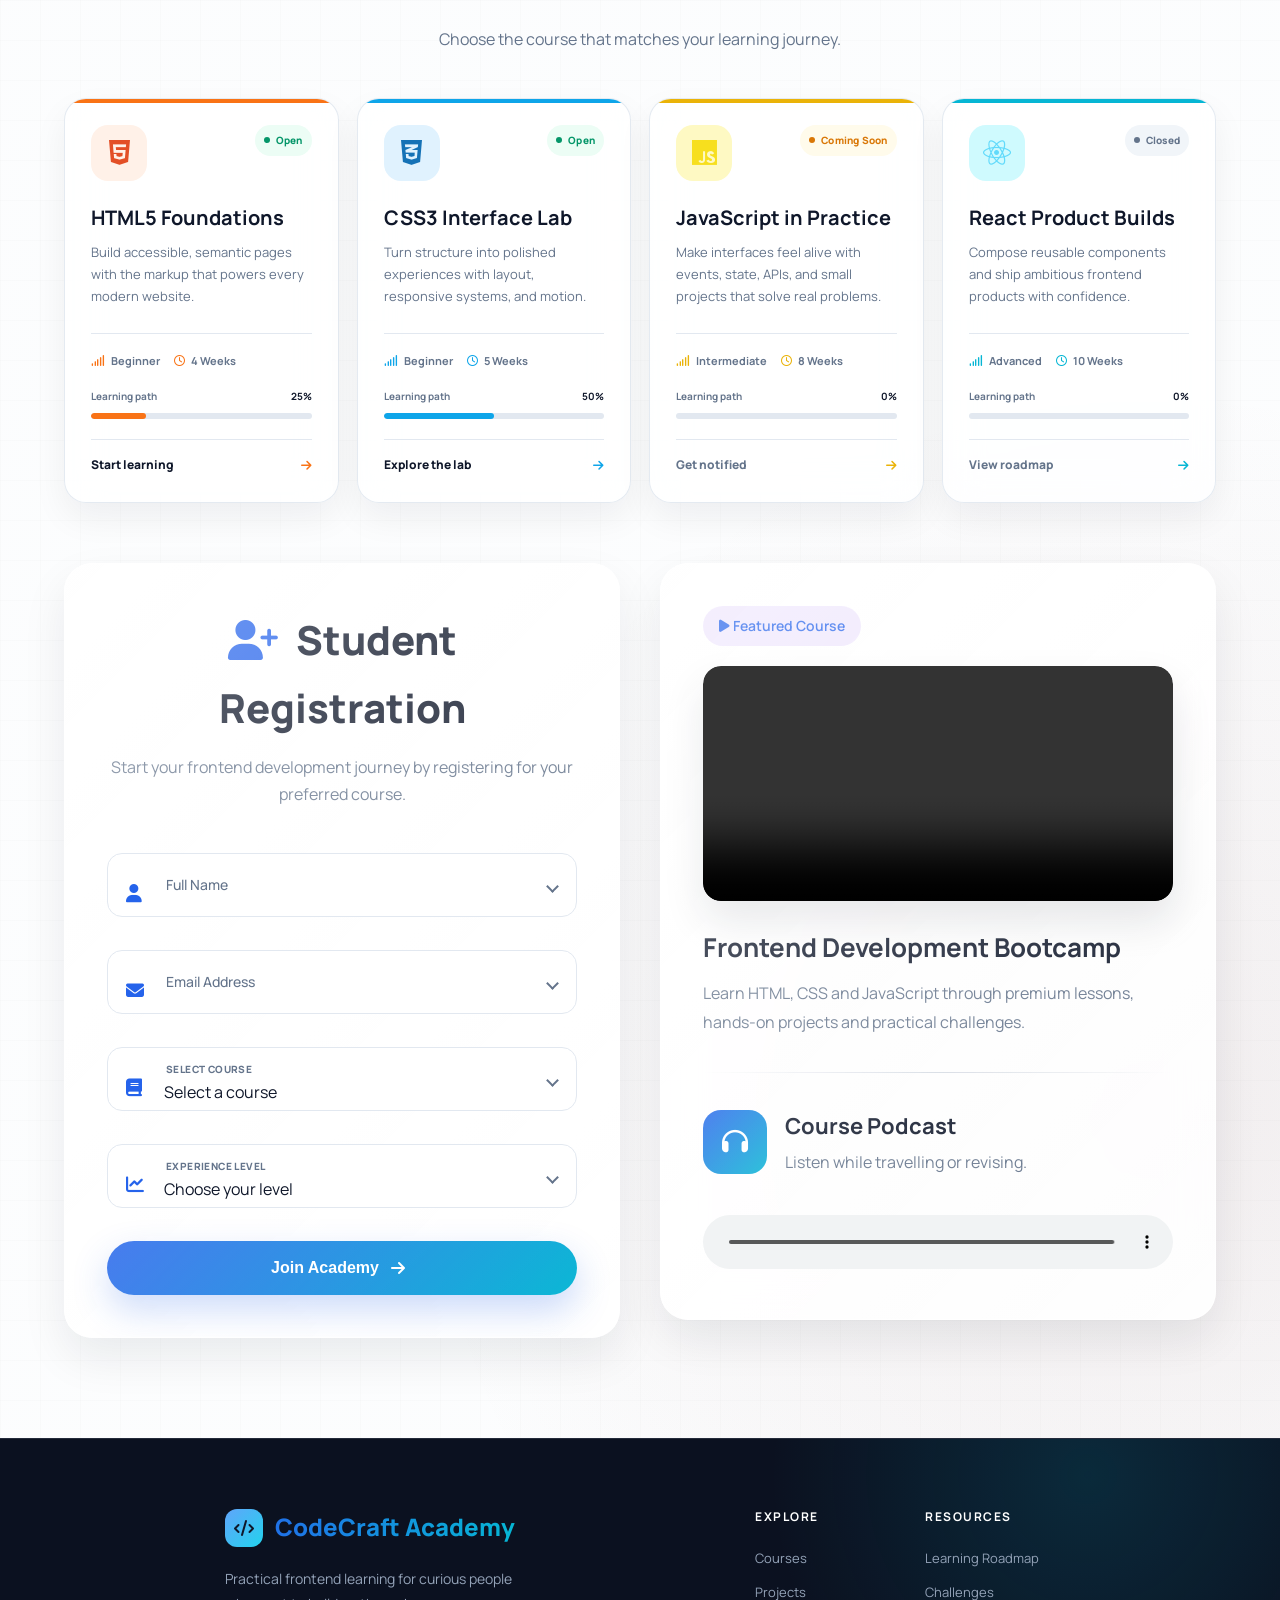
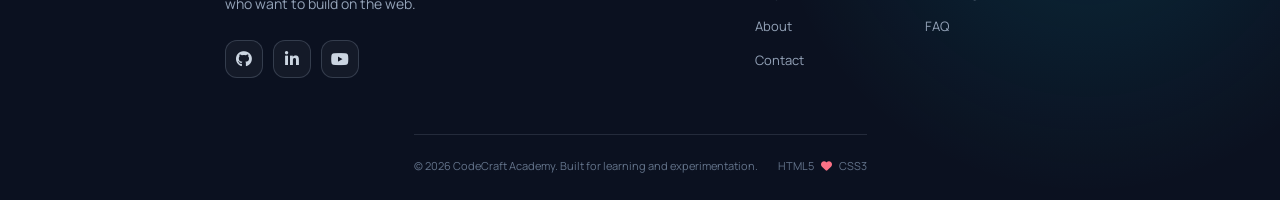
==== commit 8337ea13: "fix: publish academy site from repository root" ====
--- a/index.html
+++ b/index.html
@@ -1,15 +1,926 @@
 <!DOCTYPE html>
 <html lang="en">
+
 <head>
     <meta charset="UTF-8">
     <meta name="viewport" content="width=device-width, initial-scale=1.0">
-    <meta http-equiv="refresh" content="0; url=.vscode/Forms%2C%20Tables%20and%20Media%20Elements/index.html">
+
     <title>CodeCraft Academy</title>
+
+    <!-- Google Font -->
+    <link rel="preconnect" href="https://fonts.googleapis.com">
+    <link rel="preconnect" href="https://fonts.gstatic.com" crossorigin>
+
+    <link href="https://fonts.googleapis.com/css2?family=Manrope:wght@300;400;500;600;700;800&display=swap"
+        rel="stylesheet">
+
+    <!-- Font Awesome -->
+
+    <link rel="stylesheet" href="https://cdnjs.cloudflare.com/ajax/libs/font-awesome/6.6.0/css/all.min.css">
+
+    <!-- CSS -->
+
+    <link rel="stylesheet" href="style.css">
+
+    <link rel="icon" type="image/png" href="images/favicon.png">
+
 </head>
+
 <body>
-    <p>Opening CodeCraft Academy...</p>
+
+    <div id="loader">
+        <div class="loader-logo">
+            <i class="fa-solid fa-code"></i>
+            <span>CodeCraft Academy</span>
+        </div>
+
+        <div class="loader-spinner"></div>
+    </div>
+
+    <button class="theme-toggle" id="themeToggle" aria-label="Toggle dark mode">
+        <i class="fa-solid fa-moon"></i>
+    </button>
+
+    <!-- ===================================================
+                        HERO SECTION
+    ==================================================== -->
+
+    <header class="hero">
+
+        <div class="hero-content">
+
+            <span class="tag">
+
+                <i class="fa-solid fa-graduation-cap"></i>
+
+                Learn • Practice • Build
+
+            </span>
+
+            <h1>
+
+                Build your way into
+                <span>frontend.</span>
+
+            </h1>
+
+            <p>
+
+                Learn the skills behind the screen, then turn them into
+                interfaces people love to use.
+
+            </p>
+
+            <div class="hero-buttons">
+
+                <a href="#registration" class="hero-btn" aria-label="Register for CodeCraft Academy">
+
+                    Join Academy
+
+                    <i class="fa-solid fa-arrow-right"></i>
+
+                </a>
+
+                <a href="#courses" class="secondary-btn" aria-label="View available courses">
+
+                    Explore Courses
+
+                </a>
+
+            </div>
+
+        </div>
+
+        <div class="hero-showcase" aria-label="CodeCraft Academy learning dashboard preview">
+
+            <div class="showcase-orbit showcase-orbit-one"></div>
+            <div class="showcase-orbit showcase-orbit-two"></div>
+
+            <div class="learning-window">
+
+                <div class="window-bar">
+                    <div class="window-dots" aria-hidden="true">
+                        <span></span>
+                        <span></span>
+                        <span></span>
+                    </div>
+                    <span class="window-label">my learning space</span>
+                    <i class="fa-solid fa-ellipsis" aria-hidden="true"></i>
+                </div>
+
+                <div class="window-body">
+                    <div class="window-sidebar" aria-hidden="true">
+                        <span class="sidebar-mark"><i class="fa-solid fa-code"></i></span>
+                        <span class="sidebar-item active"><i class="fa-solid fa-table-cells-large"></i></span>
+                        <span class="sidebar-item"><i class="fa-solid fa-compass"></i></span>
+                        <span class="sidebar-item"><i class="fa-solid fa-folder-open"></i></span>
+                    </div>
+
+                    <div class="window-content">
+                        <div class="window-welcome">
+                            <div>
+                                <span class="mini-label">YOUR NEXT BUILD</span>
+                                <h2>Make it responsive.</h2>
+                            </div>
+                            <span class="streak-badge"><i class="fa-solid fa-bolt"></i> 7 day streak</span>
+                        </div>
+
+                        <div class="progress-panel">
+                            <div class="progress-copy">
+                                <span class="mini-label">CURRENT PATH</span>
+                                <strong>CSS Interface Lab</strong>
+                                <span class="progress-meta">Module 03 <b>of</b> 06</span>
+                            </div>
+                            <div class="progress-ring" aria-label="50 percent complete"><span>50%</span></div>
+                        </div>
+
+                        <div class="lesson-list">
+                            <div class="lesson-item complete">
+                                <span class="lesson-icon"><i class="fa-solid fa-check"></i></span>
+                                <span><strong>Layout foundations</strong><small>Completed</small></span>
+                            </div>
+                            <div class="lesson-item current">
+                                <span class="lesson-icon"><i class="fa-solid fa-play"></i></span>
+                                <span><strong>Responsive patterns</strong><small>Continue learning</small></span>
+                                <i class="fa-solid fa-arrow-right lesson-arrow"></i>
+                            </div>
+                        </div>
+                    </div>
+                </div>
+
+            </div>
+
+            <div class="showcase-float showcase-float-top">
+                <span class="float-icon"><i class="fa-solid fa-wand-magic-sparkles"></i></span>
+                <span><b>Project ready</b><small>Portfolio milestone</small></span>
+            </div>
+
+            <div class="showcase-float showcase-float-bottom">
+                <span class="avatar-stack" aria-hidden="true"><i class="fa-solid fa-user"></i></span>
+                <span><b>Learn by shipping</b><small>One build at a time</small></span>
+            </div>
+
+        </div>
+
+        <div class="hero-circle hero-circle-1"></div>
+
+        <div class="hero-circle hero-circle-2"></div>
+
+        <div class="hero-circle hero-circle-3"></div>
+
+        <div class="scroll-indicator">
+
+            <span></span>
+
+        </div>
+
+    </header>
+
+    <!-- ==========================================
+            STATS SECTION
+========================================== -->
+
+    <section class="stats reveal">
+
+        <div class="stat-card">
+
+            <i class="fa-solid fa-route" aria-hidden="true"></i>
+
+            <h2>4</h2>
+
+            <p>Learning Paths</p>
+
+        </div>
+
+        <div class="stat-card">
+
+            <i class="fa-solid fa-laptop-code" aria-hidden="true"></i>
+
+            <h2>10+</h2>
+
+            <p>Projects</p>
+
+        </div>
+
+        <div class="stat-card">
+
+            <i class="fa-solid fa-screwdriver-wrench" aria-hidden="true"></i>
+
+            <h2>100%</h2>
+
+            <p>Practical</p>
+
+        </div>
+
+        <div class="stat-card">
+
+            <i class="fa-solid fa-seedling" aria-hidden="true"></i>
+
+            <h2>Open</h2>
+
+            <p>Beginner Friendly</p>
+
+        </div>
+
+    </section>
+
+    <!-- ==========================================
+                FEATURES
+========================================== -->
+
+    <section class="features reveal">
+
+        <div class="feature-card">
+
+            <div class="feature-top">
+
+                <div class="feature-icon">
+
+                    <i class="fa-solid fa-book-open" aria-hidden="true"></i>
+
+                </div>
+
+                <span class="arrow">
+
+                    <i class="fa-solid fa-arrow-up-right-from-square" aria-hidden="true"></i>
+
+                </span>
+
+            </div>
+
+            <h3>Structured Courses</h3>
+
+            <p>
+
+                Master HTML5, CSS3, JavaScript and React with a carefully designed learning roadmap.
+
+            </p>
+
+            <a href="#" aria-label="Learn more about structured courses">
+
+                Learn More
+
+                <i class="fa-solid fa-arrow-right" aria-hidden="true"></i>
+
+            </a>
+
+        </div>
+
+
+
+        <div class="feature-card">
+
+            <div class="feature-top">
+
+                <div class="feature-icon">
+
+                    <i class="fa-solid fa-laptop-code" aria-hidden="true"></i>
+
+                </div>
+
+                <span class="arrow">
+
+                    <i class="fa-solid fa-arrow-up-right-from-square" aria-hidden="true"></i>
+
+                </span>
+
+            </div>
+
+            <h3>Real Projects</h3>
+
+            <p>
+
+                Build responsive websites and portfolio-ready projects using modern frontend practices.
+
+            </p>
+
+            <a href="#" aria-label="Explore real projects">
+
+                Explore
+
+                <i class="fa-solid fa-arrow-right" aria-hidden="true"></i>
+
+            </a>
+
+        </div>
+
+
+
+        <div class="feature-card">
+
+            <div class="feature-top">
+
+                <div class="feature-icon">
+
+                    <i class="fa-solid fa-briefcase" aria-hidden="true"></i>
+
+                </div>
+
+                <span class="arrow">
+
+                    <i class="fa-solid fa-arrow-up-right-from-square" aria-hidden="true"></i>
+
+                </span>
+
+            </div>
+
+            <h3>Career Ready</h3>
+
+            <p>
+
+                Create a professional portfolio and prepare for internships, freelancing and full-time jobs.
+
+            </p>
+
+            <a href="#" aria-label="Start your learning journey">
+
+                Start Now
+
+                <i class="fa-solid fa-arrow-right" aria-hidden="true"></i>
+
+            </a>
+
+        </div>
+
+    </section>
+
+
+
+    <!-- ===================================================
+                    COURSES TABLE
+    ==================================================== -->
+
+    <section class="section reveal" id="courses">
+
+        <div class="section-heading">
+
+            <h2>
+
+                    <i class="fa-solid fa-layer-group" aria-hidden="true"></i>
+
+                Available Courses
+
+            </h2>
+
+            <p>
+
+                Choose the course that matches your learning journey.
+
+            </p>
+
+        </div>
+
+        <div class="course-grid">
+
+            <article class="course-card html-card">
+                <div class="course-card-top">
+                    <div class="course-icon-wrap html-wrap">
+                        <i class="fa-brands fa-html5 course-icon html" aria-hidden="true"></i>
+                    </div>
+                    <span class="course-status open"><span></span> Open</span>
+                </div>
+                <h3>HTML5 Foundations</h3>
+                <p>Build accessible, semantic pages with the markup that powers every modern website.</p>
+                <div class="course-meta">
+                    <span><i class="fa-solid fa-signal" aria-hidden="true"></i> Beginner</span>
+                    <span><i class="fa-regular fa-clock" aria-hidden="true"></i> 4 Weeks</span>
+                </div>
+                <div class="course-progress" aria-label="HTML5 Foundations progress: 25 percent">
+                    <div><span>Learning path</span><strong>25%</strong></div>
+                    <span class="progress-track"><span style="width: 25%"></span></span>
+                </div>
+                <a href="#registration" class="course-cta">Start learning <i class="fa-solid fa-arrow-right" aria-hidden="true"></i></a>
+            </article>
+
+            <article class="course-card css-card">
+                <div class="course-card-top">
+                    <div class="course-icon-wrap css-wrap">
+                        <i class="fa-brands fa-css3-alt course-icon css" aria-hidden="true"></i>
+                    </div>
+                    <span class="course-status open"><span></span> Open</span>
+                </div>
+                <h3>CSS3 Interface Lab</h3>
+                <p>Turn structure into polished experiences with layout, responsive systems, and motion.</p>
+                <div class="course-meta">
+                    <span><i class="fa-solid fa-signal" aria-hidden="true"></i> Beginner</span>
+                    <span><i class="fa-regular fa-clock" aria-hidden="true"></i> 5 Weeks</span>
+                </div>
+                <div class="course-progress" aria-label="CSS3 Interface Lab progress: 50 percent">
+                    <div><span>Learning path</span><strong>50%</strong></div>
+                    <span class="progress-track"><span style="width: 50%"></span></span>
+                </div>
+                <a href="#registration" class="course-cta">Explore the lab <i class="fa-solid fa-arrow-right" aria-hidden="true"></i></a>
+            </article>
+
+            <article class="course-card js-card">
+                <div class="course-card-top">
+                    <div class="course-icon-wrap js-wrap">
+                        <i class="fa-brands fa-js course-icon js" aria-hidden="true"></i>
+                    </div>
+                    <span class="course-status coming"><span></span> Coming Soon</span>
+                </div>
+                <h3>JavaScript in Practice</h3>
+                <p>Make interfaces feel alive with events, state, APIs, and small projects that solve real problems.</p>
+                <div class="course-meta">
+                    <span><i class="fa-solid fa-signal" aria-hidden="true"></i> Intermediate</span>
+                    <span><i class="fa-regular fa-clock" aria-hidden="true"></i> 8 Weeks</span>
+                </div>
+                <div class="course-progress" aria-label="JavaScript in Practice progress: 0 percent">
+                    <div><span>Learning path</span><strong>0%</strong></div>
+                    <span class="progress-track"><span style="width: 0%"></span></span>
+                </div>
+                <a href="#registration" class="course-cta muted-cta">Get notified <i class="fa-solid fa-arrow-right" aria-hidden="true"></i></a>
+            </article>
+
+            <article class="course-card react-card">
+                <div class="course-card-top">
+                    <div class="course-icon-wrap react-wrap">
+                        <i class="fa-brands fa-react course-icon react" aria-hidden="true"></i>
+                    </div>
+                    <span class="course-status closed"><span></span> Closed</span>
+                </div>
+                <h3>React Product Builds</h3>
+                <p>Compose reusable components and ship ambitious frontend products with confidence.</p>
+                <div class="course-meta">
+                    <span><i class="fa-solid fa-signal" aria-hidden="true"></i> Advanced</span>
+                    <span><i class="fa-regular fa-clock" aria-hidden="true"></i> 10 Weeks</span>
+                </div>
+                <div class="course-progress" aria-label="React Product Builds progress: 0 percent">
+                    <div><span>Learning path</span><strong>0%</strong></div>
+                    <span class="progress-track"><span style="width: 0%"></span></span>
+                </div>
+                <a href="#registration" class="course-cta muted-cta">View roadmap <i class="fa-solid fa-arrow-right" aria-hidden="true"></i></a>
+            </article>
+
+        </div>
+
+    </section>
+
+
+
+    <!-- ===================================================
+                FORM + MEDIA SECTION
+    ==================================================== -->
+
+    <section class="section reveal" id="registration">
+
+        <div class="grid-layout reveal">
+
+            <!-- Registration Form -->
+
+            <div class="card">
+
+                <div class="section-heading">
+
+                    <h2>
+
+                        <i class="fa-solid fa-user-plus" aria-hidden="true"></i>
+
+                        Student Registration
+
+                    </h2>
+                    <p class="form-subtitle">
+                        Start your frontend development journey by registering for your preferred course.
+                    </p>
+
+                </div>
+
+                <form class="custom-form" novalidate>
+
+                    <div class="input-group floating-field">
+
+                        <div class="input-box">
+
+                            <i class="fa-solid fa-user" aria-hidden="true"></i>
+
+                            <input type="text" id="name" placeholder=" " required aria-describedby="name-error">
+                            <label for="name">Full Name</label>
+
+                        </div>
+
+                        <span class="field-message" id="name-error" role="alert"></span>
+
+                    </div>
+
+
+
+                    <div class="input-group floating-field">
+
+                        <div class="input-box">
+
+                            <i class="fa-solid fa-envelope" aria-hidden="true"></i>
+
+                            <input type="email" id="email" placeholder=" " required aria-describedby="email-error">
+                            <label for="email">Email Address</label>
+
+                        </div>
+
+                        <span class="field-message" id="email-error" role="alert"></span>
+
+                    </div>
+
+
+
+                    <div class="input-group floating-field">
+
+                        <div class="input-box">
+
+                            <i class="fa-solid fa-book" aria-hidden="true"></i>
+
+                            <select id="course" required aria-describedby="course-error">
+
+                                <option value="" disabled selected>Select a course</option>
+
+                                <option>HTML5</option>
+
+                                <option>CSS3</option>
+
+                                <option>JavaScript</option>
+
+                                <option>React.js</option>
+
+                            </select>
+                            <label for="course">Select Course</label>
+
+                        </div>
+
+                        <span class="field-message" id="course-error" role="alert"></span>
+
+                    </div>
+
+
+
+                    <div class="input-group floating-field">
+
+                        <div class="input-box">
+
+                            <i class="fa-solid fa-chart-line" aria-hidden="true"></i>
+
+                            <select id="experience" required aria-describedby="experience-error">
+
+                                <option value="" disabled selected>Choose your level</option>
+
+                                <option>Beginner</option>
+
+                                <option>Intermediate</option>
+
+                                <option>Advanced</option>
+
+                            </select>
+                            <label for="experience">Experience Level</label>
+
+                        </div>
+
+                        <span class="field-message" id="experience-error" role="alert"></span>
+
+                    </div>
+
+
+
+                    <button class="submit-btn" type="submit" aria-label="Submit registration form">
+
+                        Join Academy
+
+                        <i class="fa-solid fa-arrow-right" aria-hidden="true"></i>
+
+                    </button>
+
+                    <div class="form-success" role="status" aria-live="polite" hidden>
+                        <i class="fa-solid fa-circle-check" aria-hidden="true"></i>
+                        <span><strong>You are on the list.</strong> We will be in touch with your next step.</span>
+                    </div>
+
+                </form>
+
+            </div>
+
+            <!-- Media Preview Card -->
+            <div class="card">
+
+                <span class="preview-badge">
+                    <i class="fa-solid fa-play" aria-hidden="true"></i>
+                    Featured Course
+                </span>
+
+                <div class="responsive-video">
+
+                    <video class="responsive-video" controls preload="metadata"
+                        aria-label="Frontend Development Bootcamp preview">
+
+                        <source src="media/practical-media-video.mp4" type="video/mp4">
+
+                        <span class="video-fallback">
+                            <i class="fa-solid fa-circle-play" aria-hidden="true"></i>
+                            <strong>Preview the frontend bootcamp</strong>
+                            <small>Your browser cannot play this video inline.</small>
+                            <a href="media/practical-media-video.mp4" download>Download the preview <i
+                                    class="fa-solid fa-arrow-down" aria-hidden="true"></i></a>
+                        </span>
+
+                    </video>
+
+                </div>
+
+                <div class="video-info">
+
+                    <h3>Frontend Development Bootcamp</h3>
+
+                    <p>
+                        Learn HTML, CSS and JavaScript through premium lessons,
+                        hands-on projects and practical challenges.
+                    </p>
+
+                </div>
+
+                <hr class="divider">
+
+                <div class="audio-header">
+
+                    <i class="fa-solid fa-headphones" aria-hidden="true"></i>
+
+                    <div>
+
+                        <h3>Course Podcast</h3>
+
+                        <p>Listen while travelling or revising.</p>
+
+                    </div>
+
+                </div>
+
+                <audio class="custom-audio" controls>
+
+                    <source src="media/practical-media-audio.mp3" type="audio/mpeg">
+
+                    Your browser does not support the audio element.
+
+                </audio>
+
+            </div>
+
+        </div>
+
+    </section>
+
+    <!-- ===================================================
+                        FOOTER
+    ==================================================== -->
+
+    <footer class="site-footer reveal" id="footer">
+
+        <div class="footer-main">
+
+            <div class="footer-intro">
+                <a href="#" class="footer-brand">
+                    <span class="footer-brand-mark"><i class="fa-solid fa-code" aria-hidden="true"></i></span>
+                    CodeCraft Academy
+                </a>
+                <p class="footer-note">
+                    Practical frontend learning for curious people who want to build on the web.
+                </p>
+                <div class="footer-socials" aria-label="Social links">
+                    <a href="https://github.com/" target="_blank" rel="noreferrer" aria-label="CodeCraft Academy on GitHub">
+                        <i class="fa-brands fa-github" aria-hidden="true"></i>
+                    </a>
+                    <a href="https://www.linkedin.com/" target="_blank" rel="noreferrer" aria-label="CodeCraft Academy on LinkedIn">
+                        <i class="fa-brands fa-linkedin-in" aria-hidden="true"></i>
+                    </a>
+                    <a href="https://www.youtube.com/" target="_blank" rel="noreferrer" aria-label="CodeCraft Academy on YouTube">
+                        <i class="fa-brands fa-youtube" aria-hidden="true"></i>
+                    </a>
+                </div>
+            </div>
+
+            <nav class="footer-links" aria-label="Footer navigation">
+                <div class="footer-link-group">
+                    <h3>Explore</h3>
+                    <a href="#courses">Courses</a>
+                    <a href="#courses">Projects</a>
+                    <a href="#features">About</a>
+                    <a href="#registration">Contact</a>
+                </div>
+
+                <div class="footer-link-group">
+                    <h3>Resources</h3>
+                    <a href="#courses">Learning Roadmap</a>
+                    <a href="#courses">Challenges</a>
+                    <a href="#registration">FAQ</a>
+                </div>
+            </nav>
+
+        </div>
+
+        <div class="footer-bottom">
+            <p class="footer-text">© 2026 CodeCraft Academy. Built for learning and experimentation.</p>
+            <span>HTML5 <i class="fa-solid fa-heart" aria-hidden="true"></i> CSS3</span>
+        </div>
+
+    </footer>
+
     <script>
-        window.location.replace('.vscode/Forms%2C%20Tables%20and%20Media%20Elements/index.html');
+
+        const reveals = document.querySelectorAll(".reveal");
+
+        function revealSections() {
+
+            reveals.forEach(section => {
+
+                const top = section.getBoundingClientRect().top;
+
+                const visible = window.innerHeight - 120;
+
+                if (top < visible) {
+
+                    section.classList.add("active");
+
+                }
+
+            });
+
+        }
+
+        window.addEventListener("scroll", revealSections);
+
+        revealSections();
+
+        window.addEventListener("load", () => {
+
+            const loader = document.getElementById("loader");
+
+            loader.style.opacity = "0";
+
+            setTimeout(() => {
+
+                loader.style.display = "none";
+
+            }, 700);
+
+        });
+
+        const toggle = document.getElementById("themeToggle");
+
+        const icon = toggle.querySelector("i");
+
+        if (localStorage.getItem("theme") === "dark") {
+
+            document.body.classList.add("dark");
+
+            icon.className = "fa-solid fa-sun";
+
+        }
+
+        toggle.onclick = () => {
+
+            document.body.classList.toggle("dark");
+
+            if (document.body.classList.contains("dark")) {
+
+                icon.className = "fa-solid fa-sun";
+
+                localStorage.setItem("theme", "dark");
+
+            } else {
+
+                icon.className = "fa-solid fa-moon";
+
+                localStorage.setItem("theme", "light");
+
+            }
+
+        }
+
+        const registrationForm = document.querySelector(".custom-form");
+
+        if (registrationForm) {
+
+            const requiredFields = [...registrationForm.querySelectorAll("input[required], select[required]")];
+            const successMessage = registrationForm.querySelector(".form-success");
+
+            function validateField(field) {
+
+                const group = field.closest(".floating-field");
+                const message = group.querySelector(".field-message");
+                let error = "";
+
+                if (!field.value.trim()) {
+
+                    error = field.tagName === "SELECT" ? "Choose an option to continue." : "This field is required.";
+
+                } else if (field.type === "email" && !field.validity.valid) {
+
+                    error = "Enter a valid email address.";
+
+                }
+
+                group.classList.toggle("has-error", Boolean(error));
+                message.textContent = error;
+                field.setAttribute("aria-invalid", String(Boolean(error)));
+
+                return !error;
+
+            }
+
+            requiredFields.forEach(field => {
+
+                field.addEventListener(field.tagName === "SELECT" ? "change" : "input", () => {
+
+                    validateField(field);
+
+                    if (successMessage) {
+                        successMessage.hidden = true;
+                    }
+
+                });
+
+            });
+
+            registrationForm.addEventListener("submit", event => {
+
+                event.preventDefault();
+
+                const isValid = requiredFields.map(validateField).every(Boolean);
+
+                if (!isValid) {
+
+                    requiredFields.find(field => !field.validity.valid || !field.value.trim())?.focus();
+                    return;
+
+                }
+
+                successMessage.hidden = false;
+
+            });
+
+        }
+
+        const observer = new IntersectionObserver(entries => {
+
+            entries.forEach(entry => {
+
+                if (entry.isIntersecting) {
+
+                    entry.target.classList.add("active");
+
+                }
+
+            });
+
+        }, {
+            threshold: .15
+        });
+
+        reveals.forEach(item => observer.observe(item));
+
+        window.addEventListener("scroll", () => {
+
+            document.querySelector(".header")?.classList.toggle(
+
+                "scrolled",
+
+                window.scrollY > 40
+
+            );
+
+        });
+
+        const counters = document.querySelectorAll(".stat-card h2");
+
+        counters.forEach(counter => {
+
+            const target = parseFloat(counter.innerText);
+
+            let count = 0;
+
+            const increment = target / 120;
+
+            const update = () => {
+
+                count += increment;
+
+                if (count < target) {
+
+                    counter.innerText = Math.floor(count) + (counter.innerText.includes("+") ? "+" : "");
+
+                    requestAnimationFrame(update);
+
+                } else {
+
+                    counter.innerText = counter.dataset.target;
+
+                }
+
+            };
+
+            counter.dataset.target = counter.innerText;
+
+            counter.innerText = "0";
+
+            update();
+
+        });
+
     </script>
+
 </body>
-</html>
+
+</html>
--- a/style.css
+++ b/style.css
@@ -0,0 +1,3246 @@
+/* ==========================================
+   GOOGLE FONT & RESET
+========================================== */
+
+* {
+    margin: 0;
+    padding: 0;
+    box-sizing: border-box;
+}
+
+html {
+    scroll-behavior: smooth;
+}
+
+/* ==========================================
+   ROOT COLORS
+========================================== */
+
+:root {
+
+    /* Brand Colors */
+
+    --primary: #2563EB;
+
+    --primary-dark: #1D4ED8;
+
+    --primary-light: #60A5FA;
+
+
+    /* Accent */
+
+    --accent: #06B6D4;
+
+
+    /* Background */
+
+    --background: #F8FAFC;
+
+    --surface: #FFFFFF;
+
+
+    /* Text */
+
+    --text: #0F172A;
+
+    --text-light: #64748B;
+
+
+    /* Borders */
+
+    --border: #E2E8F0;
+
+
+    /* Effects */
+
+    --shadow:
+
+        0 20px 50px rgba(15, 23, 42, .08);
+
+
+    /* Radius */
+
+    --radius-lg: 24px;
+
+    --radius-md: 16px;
+
+    --radius-sm: 10px;
+
+
+    /* Transition */
+
+    --transition: .35s ease;
+
+}
+
+::selection {
+
+    background: #2563EB;
+
+    color: white;
+
+}
+
+body {
+
+    font-family: 'Manrope', sans-serif;
+
+    background:
+
+        var(--background);
+
+    color: var(--text);
+
+    line-height: 1.7;
+
+    overflow-x: hidden;
+
+    background-image:
+
+        radial-gradient(circle at 10% 20%, rgba(172, 156, 141, .12), transparent 28%),
+
+        radial-gradient(circle at 90% 80%, rgba(114, 56, 61, .08), transparent 25%),
+
+        linear-gradient(rgba(255, 255, 255, .55),
+            rgba(255, 255, 255, .55)),
+
+        linear-gradient(90deg,
+            rgba(50, 45, 41, .03) 1px,
+            transparent 1px),
+
+        linear-gradient(rgba(50, 45, 41, .03) 1px,
+            transparent 1px);
+
+    background-size:
+
+        auto,
+
+        auto,
+
+        auto,
+
+        40px 40px,
+
+        40px 40px;
+
+}
+
+body::before {
+
+    content: "";
+
+    position: fixed;
+
+    inset: 0;
+
+    background:
+
+        radial-gradient(circle at 20% 20%,
+            rgba(37, 99, 235, .08),
+            transparent 30%),
+
+        radial-gradient(circle at 80% 70%,
+            rgba(6, 182, 212, .06),
+            transparent 35%);
+
+    z-index: -1;
+
+    pointer-events: none;
+
+}
+
+button:focus-visible,
+a:focus-visible,
+input:focus-visible,
+select:focus-visible {
+
+    outline: 3px solid #38BDF8;
+
+    outline-offset: 4px;
+
+    border-radius: 8px;
+
+}
+
+#loader {
+
+    position: fixed;
+
+    inset: 0;
+
+    background: #0F172A;
+
+    display: flex;
+
+    flex-direction: column;
+
+    justify-content: center;
+
+    align-items: center;
+
+    gap: 25px;
+
+    z-index: 99999;
+
+    transition: .7s;
+}
+
+.loader-logo {
+
+    color: white;
+
+    font-size: 30px;
+
+    font-weight: 700;
+}
+
+.loader-logo i {
+
+    color: var(--accent);
+
+    margin-right: 12px;
+}
+
+.loader-spinner {
+
+    width: 55px;
+
+    height: 55px;
+
+    border: 5px solid rgba(255, 255, 255, .15);
+
+    border-top: 5px solid var(--accent);
+
+    border-radius: 50%;
+
+    animation: spin 1s linear infinite;
+}
+
+@keyframes spin {
+
+    to {
+        transform: rotate(360deg);
+    }
+}
+
+/* ==============================
+   THEME TOGGLE
+============================== */
+
+.theme-toggle {
+
+    position: fixed;
+
+    top: 25px;
+
+    right: 25px;
+
+    width: 52px;
+
+    height: 52px;
+
+    border: none;
+
+    border-radius: 50%;
+
+    background: rgba(255, 255, 255, .15);
+
+    backdrop-filter: blur(18px);
+
+    color: white;
+
+    font-size: 18px;
+
+    cursor: pointer;
+
+    z-index: 999;
+
+    transition: .35s;
+
+}
+
+.theme-toggle:hover {
+
+    transform: scale(1.08);
+
+}
+
+body {
+
+    transition:
+        background .45s,
+        color .45s;
+
+}
+
+body.dark {
+
+    --background: #0B1120;
+
+    --surface: #111827;
+
+    --text: #F8FAFC;
+
+    --text-light: #CBD5E1;
+
+    --border: #374151;
+
+}
+
+/* ==========================================
+   HERO SECTION
+========================================== */
+
+.header.scrolled {
+
+    backdrop-filter: blur(18px);
+
+    background: rgba(15, 23, 42, .75);
+
+    box-shadow: 0 12px 30px rgba(0, 0, 0, .12);
+
+}
+
+.hero {
+
+    position: relative;
+
+    min-height: 100vh;
+
+    display: flex;
+
+    justify-content: center;
+
+    align-items: center;
+
+    text-align: center;
+
+    overflow: hidden;
+
+    padding: 140px 20px;
+
+    background:
+        radial-gradient(circle at top left,
+            rgba(96, 165, 250, .18),
+            transparent 40%),
+
+        radial-gradient(circle at bottom right,
+            rgba(6, 182, 212, .15),
+            transparent 45%),
+
+        linear-gradient(135deg,
+            #0F172A 0%,
+            #172554 50%,
+            #1E3A8A 100%);
+}
+
+/* ==========================================
+   HERO GLOW
+========================================== */
+
+.hero::before {
+
+    content: "";
+
+    position: absolute;
+
+    inset: 0;
+
+    background-image:
+
+        linear-gradient(rgba(255, 255, 255, .05) 1px,
+            transparent 1px),
+
+        linear-gradient(90deg,
+            rgba(255, 255, 255, .05) 1px,
+            transparent 1px);
+
+    background-size: 50px 50px;
+
+    animation: gridMove 18s linear infinite;
+
+    opacity: .35;
+
+    pointer-events: none;
+
+    z-index: 0;
+
+}
+
+.hero::after {
+
+    content: "";
+
+    position: absolute;
+
+    width: 650px;
+
+    height: 650px;
+
+    border-radius: 50%;
+
+    background:
+
+        radial-gradient(circle,
+
+            rgba(37, 99, 235, .35),
+
+            transparent 70%);
+
+    filter: blur(70px);
+
+    right: -180px;
+
+    top: -180px;
+
+    animation: heroGlow 8s ease-in-out infinite;
+
+    pointer-events: none;
+
+    z-index: 0;
+
+}
+
+.hero-content {
+
+    position: relative;
+
+    z-index: 5;
+
+    max-width: 850px;
+
+    animation: heroFade 1.2s ease;
+
+}
+
+.tag {
+
+    display: inline-flex;
+
+    align-items: center;
+
+    gap: 10px;
+
+    padding: 10px 20px;
+
+    border-radius: 50px;
+
+    background: rgba(255, 255, 255, .08);
+
+    border: 1px solid rgba(255, 255, 255, .15);
+
+    backdrop-filter: blur(18px);
+
+    color: #E2E8F0;
+
+    font-size: .95rem;
+
+}
+
+.tag i {
+    margin-right: 8px;
+}
+
+.hero h1 {
+
+    font-size: clamp(3.6rem, 7vw, 5.8rem);
+
+    font-weight: 800;
+
+    line-height: 1.05;
+
+    letter-spacing: -3px;
+
+    color: white;
+
+    margin: 28px 0;
+
+}
+
+.hero h1 span {
+
+    background:
+
+        linear-gradient(135deg,
+
+            #60A5FA,
+
+            #06B6D4,
+
+            #FFFFFF);
+
+    background-clip: text;
+    -webkit-background-clip: text;
+
+    -webkit-text-fill-color: transparent;
+
+}
+
+.hero p {
+
+    max-width: 720px;
+
+    margin: 0 auto 50px;
+
+    font-size: 1.2rem;
+
+    line-height: 1.9;
+
+    color: #CBD5E1;
+
+}
+
+.hero-buttons {
+
+    display: flex;
+
+    justify-content: center;
+
+    gap: 18px;
+
+    flex-wrap: wrap;
+
+}
+
+.hero-btn {
+
+    display: inline-flex;
+
+    align-items: center;
+
+    gap: 10px;
+
+    padding: 18px 34px;
+
+    border-radius: 999px;
+
+    background:
+
+        linear-gradient(135deg,
+
+            var(--primary),
+
+            var(--accent));
+
+    color: white;
+
+    font-weight: 700;
+
+    text-decoration: none;
+
+    box-shadow:
+
+        0 18px 45px rgba(37, 99, 235, .35);
+
+    transition: .35s;
+
+    position: relative;
+    z-index: 10;
+
+}
+
+.secondary-btn {
+
+    display: inline-flex;
+
+    align-items: center;
+
+    justify-content: center;
+
+    padding: 18px 34px;
+
+    border-radius: 999px;
+
+    border: 1px solid rgba(255, 255, 255, .15);
+
+    backdrop-filter: blur(15px);
+
+    background: rgba(255, 255, 255, .08);
+
+    color: white;
+
+    text-decoration: none;
+
+    font-weight: 600;
+
+    transition: .35s;
+
+}
+
+.hero-btn:hover {
+    transform: translateY(-6px);
+    box-shadow: 0 30px 65px rgba(37, 99, 235, .45);
+}
+
+.secondary-btn:hover {
+    transform: translateY(-6px);
+    background: #fff;
+    color: #0F172A;
+}
+
+.hero-circle {
+
+    position: absolute;
+
+    border-radius: 50%;
+
+    background: rgba(255, 255, 255, .06);
+
+    border: 1px solid rgba(255, 255, 255, .08);
+
+    backdrop-filter: blur(20px);
+
+    animation:
+
+        floating 8s ease-in-out infinite;
+
+    z-index: 1;
+
+}
+
+.hero-circle-1 {
+
+    width: 120px;
+
+    height: 120px;
+
+    top: 18%;
+
+    left: 12%;
+
+}
+
+.hero-circle-2 {
+
+    width: 70px;
+
+    height: 70px;
+
+    bottom: 20%;
+
+    right: 18%;
+
+    animation-delay: 2s;
+
+}
+
+.hero-circle-3 {
+
+    width: 180px;
+
+    height: 180px;
+
+    bottom: -60px;
+
+    left: 50%;
+
+    opacity: .3;
+
+    animation-delay: 4s;
+
+}
+
+.scroll-indicator {
+
+    position: absolute;
+
+    bottom: 35px;
+
+    left: 50%;
+
+    transform: translateX(-50%);
+
+    width: 28px;
+
+    height: 52px;
+
+    border: 2px solid rgba(255, 255, 255, .5);
+
+    border-radius: 30px;
+
+    display: flex;
+
+    justify-content: center;
+
+    padding-top: 8px;
+
+}
+
+.scroll-indicator span {
+
+    width: 5px;
+
+    height: 10px;
+
+    border-radius: 20px;
+
+    background: white;
+
+    animation: scrollDown 2s infinite;
+
+}
+
+/* ==========================================
+   STATS
+========================================== */
+
+.stats {
+
+    width: 90%;
+    max-width: 1200px;
+
+    margin: -70px auto 70px;
+
+    display: grid;
+
+    grid-template-columns: repeat(4, 1fr);
+
+    gap: 24px;
+
+    position: relative;
+
+    z-index: 10;
+
+    animation: fadeUp 1s ease;
+
+}
+
+.stat-card {
+
+    background: rgba(255, 255, 255, .82);
+
+    backdrop-filter: blur(18px);
+
+    border: 1px solid rgba(255, 255, 255, .45);
+
+    border-radius: 24px;
+
+    padding: 30px;
+
+    text-align: center;
+
+    animation: floating 7s ease-in-out infinite;
+
+    box-shadow:
+        0 8px 25px rgba(50, 45, 41, .05),
+        0 20px 45px rgba(50, 45, 41, .08);
+
+    transition: .4s;
+
+    will-change: transform;
+
+}
+
+.stat-card:hover {
+
+    transform:
+        translateY(-10px) scale(1.02);
+
+
+}
+
+.stat-card i {
+
+    font-size: 34px;
+
+    color: var(--primary);
+
+    margin-bottom: 18px;
+
+}
+
+.stat-card h2 {
+
+    font-size: 34px;
+
+    margin-bottom: 8px;
+
+    color: var(--text);
+
+}
+
+.stat-card p {
+
+    color: var(--text-light);
+
+    font-size: 15px;
+
+}
+
+/* ==========================================
+   FEATURES
+========================================== */
+
+.features {
+    width: 90%;
+    max-width: 1200px;
+    margin: 0 auto 70px;
+    display: grid;
+    grid-template-columns: repeat(3, 1fr);
+    gap: 25px;
+    animation: fadeUp 1.2s ease;
+}
+
+.feature-card {
+
+    position: relative;
+
+    overflow: hidden;
+
+    background: rgba(255, 255, 255, .80);
+
+    backdrop-filter: blur(18px);
+
+    border: 1px solid rgba(255, 255, 255, .45);
+
+    border-radius: 24px;
+
+    padding: 36px;
+
+    text-align: center;
+
+    animation: floating 6s ease-in-out infinite;
+
+    box-shadow:
+        0 8px 25px rgba(50, 45, 41, .05),
+        0 20px 45px rgba(50, 45, 41, .08);
+
+    transition: .4s;
+
+    will-change: transform;
+
+
+}
+
+.feature-card:hover {
+
+    transform:
+        translateY(-10px) scale(1.02);
+
+
+}
+
+.feature-card::before {
+
+    content: "";
+
+    position: absolute;
+
+    width: 180px;
+
+    height: 180px;
+
+    background:
+
+        rgba(99, 102, 241, .08);
+
+    border-radius: 50%;
+
+    top: -70px;
+
+    right: -70px;
+
+}
+
+.feature-card h3 {
+
+    font-size: 24px;
+
+    margin-bottom: 14px;
+
+}
+
+.feature-card p {
+
+    color: var(--text-light);
+
+    margin-bottom: 28px;
+
+    line-height: 1.8;
+
+}
+
+/* ==========================================
+   FEATURE CARD CONTENT
+========================================== */
+
+.feature-top {
+
+    display: flex;
+
+    justify-content: space-between;
+
+    align-items: center;
+
+    margin-bottom: 30px;
+
+}
+
+.feature-icon {
+
+    width: 70px;
+
+    height: 70px;
+
+    border-radius: 18px;
+
+    display: flex;
+
+    justify-content: center;
+
+    align-items: center;
+
+    background: linear-gradient(135deg, var(--primary), var(--accent));
+
+    color: white;
+
+    font-size: 28px;
+
+}
+
+.arrow {
+
+    width: 46px;
+
+    height: 46px;
+
+    border-radius: 50%;
+
+    display: flex;
+
+    justify-content: center;
+
+    align-items: center;
+
+    background: #F8FAFC;
+
+    color: var(--primary);
+
+    transition: .3s;
+
+}
+
+.feature-card:hover .arrow {
+
+    transform: rotate(45deg);
+
+    background: var(--primary);
+
+    color: white;
+
+}
+
+.feature-card a {
+
+    display: inline-flex;
+
+    align-items: center;
+
+    gap: 8px;
+
+    text-decoration: none;
+
+    color: var(--primary);
+
+    font-weight: 600;
+
+    transition: .3s;
+
+}
+
+.feature-card:hover a {
+
+    gap: 14px;
+
+}
+
+/* ==========================================
+   SECTION
+========================================== */
+
+.section {
+    width: 90%;
+    max-width: 1200px;
+    margin: 0 auto 60px;
+}
+
+.section-heading {
+
+    text-align: center;
+
+    margin-bottom: 45px;
+
+}
+
+.section-heading h2 {
+
+    font-size: 40px;
+
+    font-weight: 800;
+
+    color: var(--text);
+
+    margin-bottom: 12px;
+
+}
+
+.form-subtitle {
+
+    margin: 12px 0 28px;
+
+    color: var(--text-light);
+
+    line-height: 1.7;
+
+}
+
+.section-heading p {
+
+    max-width: 620px;
+
+    margin: auto;
+
+    color: var(--text-light);
+
+}
+
+.section-heading i {
+    color: var(--primary);
+    margin-right: 10px;
+}
+
+/* ==========================================
+   TABLE CARD
+========================================== */
+
+.table-card {
+
+    background: rgba(255, 255, 255, .85);
+
+    backdrop-filter: blur(20px);
+
+    border: 1px solid rgba(255, 255, 255, .6);
+
+    border-radius: 24px;
+
+    overflow: hidden;
+
+    box-shadow:
+        0 15px 40px rgba(15, 23, 42, .08);
+
+    transition: .35s;
+
+    animation: fadeUp .9s ease;
+
+    will-change: transform;
+
+}
+
+.table-card:hover {
+
+    transform: translateY(-6px);
+
+    box-shadow:
+        0 25px 55px rgba(37, 99, 235, .12);
+
+}
+
+/* ==========================================
+   TABLE
+========================================== */
+
+.custom-table {
+    width: 100%;
+    border-collapse: collapse;
+    overflow: hidden;
+}
+
+.custom-table thead {
+
+    background:
+        linear-gradient(135deg,
+            var(--primary),
+            var(--accent));
+
+    color: white;
+
+}
+
+.custom-table th {
+
+    padding: 22px 28px;
+
+    text-align: left;
+
+    font-size: 14px;
+
+    font-weight: 700;
+
+    letter-spacing: .08em;
+
+    text-transform: uppercase;
+
+}
+
+.custom-table td {
+
+    padding: 22px 28px;
+
+    border-bottom: 1px solid rgba(226, 232, 240, .8);
+
+    font-size: 15px;
+
+    color: var(--text);
+
+    transition: .3s;
+
+}
+
+.custom-table tbody tr {
+    transition: .3s;
+}
+
+.custom-table tbody tr:nth-child(even) {
+    background: #f8fafc;
+}
+
+.custom-table tbody tr:hover {
+
+    background: #EFF6FF;
+
+}
+
+/* ==========================================
+   COURSE ICONS
+========================================== */
+
+.course-icon {
+
+    margin-right: 14px;
+
+    font-size: 22px;
+
+    width: 26px;
+
+    text-align: center;
+
+}
+
+.html {
+
+    color: #E34F26;
+
+}
+
+.css {
+
+    color: #1572B6;
+
+}
+
+.js {
+
+    color: #F7DF1E;
+
+}
+
+.react {
+
+    color: #61DAFB;
+
+}
+
+/* ==========================================
+   STATUS BADGES
+========================================== */
+
+.badge {
+
+    display: inline-flex;
+
+    align-items: center;
+
+    justify-content: center;
+
+    padding: 8px 16px;
+
+    border-radius: 999px;
+
+    font-size: 13px;
+
+    font-weight: 700;
+
+    min-width: 130px;
+
+}
+
+.open {
+    background: #DCFCE7;
+    color: #16A34A;
+}
+
+.coming {
+    background: #FEF3C7;
+    color: #D97706;
+}
+
+.closed {
+    background: #FEE2E2;
+    color: #DC2626;
+}
+
+/* ==========================================
+   GRID LAYOUT
+========================================== */
+
+.grid-layout {
+    display: grid;
+    grid-template-columns: repeat(2, 1fr);
+    gap: 40px;
+    align-items: start;
+    animation: fadeUp 1.4s ease;
+}
+
+/* ==========================================
+   CARD
+========================================== */
+
+.card {
+
+    position: relative;
+
+    overflow: hidden;
+
+    background: rgba(255, 255, 255, .88);
+
+    backdrop-filter: blur(22px);
+
+    border: 1px solid rgba(255, 255, 255, .75);
+
+    border-radius: 28px;
+
+    padding: 42px;
+
+    box-shadow:
+        0 20px 45px rgba(15, 23, 42, .08);
+
+    transition: .35s;
+
+    will-change: transform;
+
+}
+
+.card:hover {
+
+    transform:
+        translateY(-10px) scale(1.02);
+
+}
+
+.feature-card:hover,
+.card:hover,
+.stat-card:hover {
+
+    transform:
+
+        perspective(900px) rotateX(3deg) rotateY(-3deg) translateY(-12px);
+
+}
+
+.card:hover::after {
+
+    left: 120%;
+
+}
+
+.card::after {
+
+    content: "";
+
+    position: absolute;
+
+    inset: 0;
+
+    padding: 1px;
+
+    border-radius: inherit;
+
+    background: linear-gradient(135deg,
+            rgba(96, 165, 250, .6),
+            rgba(6, 182, 212, .4),
+            transparent);
+
+    -webkit-mask:
+        linear-gradient(#fff 0 0) content-box,
+        linear-gradient(#fff 0 0);
+    /* Standard mask for broader compatibility */
+    mask:
+        linear-gradient(#fff 0 0) content-box,
+        linear-gradient(#fff 0 0);
+
+    -webkit-mask-composite: xor;
+    /* Equivalent standard composite mode where supported */
+    mask-composite: exclude;
+
+    pointer-events: none;
+
+    opacity: 0;
+
+    transition: .4s;
+
+}
+
+.card:hover::after {
+
+    opacity: 1;
+
+}
+
+.card::before {
+
+    content: "";
+
+    position: absolute;
+
+    inset: 0;
+
+    background:
+
+        linear-gradient(135deg,
+
+            rgba(255, 255, 255, .35),
+
+            transparent);
+
+    pointer-events: none;
+
+}
+
+/* ==========================================
+   FORM
+========================================== */
+
+.custom-form {
+    display: flex;
+    flex-direction: column;
+}
+
+.input-group {
+
+    margin-bottom: 22px;
+
+}
+
+/* ==========================================
+   INPUT BOX
+========================================== */
+
+.input-group label {
+
+    display: block;
+
+    margin-bottom: 10px;
+
+    font-size: 14px;
+
+    font-weight: 700;
+
+    color: var(--text);
+
+}
+
+.input-box {
+
+    display: flex;
+
+    align-items: center;
+
+    gap: 16px;
+
+    padding: 0 20px;
+
+    height: 60px;
+
+    background: #fff;
+
+    border: 1px solid var(--border);
+
+    border-radius: 16px;
+
+    transition: .35s;
+
+}
+
+.input-box:hover {
+
+    border-color:
+        rgba(37, 99, 235, .35);
+
+}
+
+.input-box:focus-within {
+
+    border-color: var(--primary);
+
+    box-shadow:
+
+        0 0 0 4px rgba(37, 99, 235, .15);
+
+}
+
+.input-box i {
+
+    font-size: 18px;
+
+    width: 22px;
+
+    color: var(--primary);
+
+}
+
+.input-box input,
+.input-box select {
+
+    flex: 1;
+
+    border: none;
+
+    outline: none;
+
+    background: transparent;
+
+    font: inherit;
+
+    color: var(--text);
+
+}
+
+.input-box select {
+
+    cursor: pointer;
+
+}
+
+.form-group input:focus,
+.form-group select:focus {
+    outline: none;
+    border-color: #2563eb;
+    box-shadow: 0 0 0 4px rgba(37, 99, 235, .15);
+}
+
+/* ==========================================
+   BUTTON
+========================================== */
+
+.submit-btn {
+
+    width: 100%;
+
+    display: flex;
+
+    justify-content: center;
+
+    align-items: center;
+
+    gap: 12px;
+
+    padding: 18px;
+
+    border: none;
+
+    border-radius: 999px;
+
+    background:
+        linear-gradient(135deg,
+            var(--primary),
+            var(--accent));
+
+    color: white;
+
+    font-size: 16px;
+
+    font-weight: 700;
+
+    cursor: pointer;
+
+    transition: .35s;
+
+    box-shadow:
+        0 15px 35px rgba(37, 99, 235, .25);
+
+}
+
+.submit-btn i {
+
+    transition: .3s;
+    margin-right: 8px;
+
+}
+
+.submit-btn:hover i {
+
+    transform: translateX(6px);
+
+}
+
+.hero-btn,
+.secondary-btn,
+.submit-btn {
+
+    transition:
+
+        transform .35s,
+
+        box-shadow .35s;
+
+}
+
+/* ==========================================
+   VIDEO
+========================================== */
+
+.responsive-video {
+    width: 100%;
+    border-radius: 18px;
+    overflow: hidden;
+    box-shadow: 0 20px 40px rgba(15, 23, 42, .12);
+
+}
+
+.responsive-video video {
+
+    width: 100%;
+
+    display: block;
+
+}
+
+/* ==========================================
+   AUDIO
+========================================== */
+
+.audio-box {
+    margin-top: 25px;
+}
+
+.audio-box h3 {
+    margin-bottom: 15px;
+    font-size: 18px;
+    color: #1f2937;
+}
+
+.audio-box h3 i {
+    color: var(--accent);
+    margin-right: 8px;
+}
+
+/* ==========================================
+   PREMIUM CENTERED FOOTER
+========================================== */
+
+footer {
+
+    margin-top: 80px;
+    padding: 30px 20px;
+
+    width: 100vw;
+    margin-left: calc(50% - 50vw);
+
+    display: flex;
+    flex-direction: column;
+    align-items: center;
+    justify-content: center;
+    background: #0F172A;
+    text-align: center;
+
+    border-top: 1px solid rgba(148, 163, 184, .18);
+
+}
+
+.footer-brand {
+
+    margin: 0;
+
+    font-size: 24px;
+    font-weight: 700;
+
+    background: linear-gradient(90deg,
+            var(--primary),
+            var(--accent));
+    background-clip: text;
+    -webkit-background-clip: text;
+    -webkit-text-fill-color: transparent;
+
+}
+
+.footer-text {
+
+    margin-top: 10px;
+    color: var(--text-light);
+
+}
+
+.footer-note {
+
+    margin-top: 8px;
+    color: #94A3B8;
+
+}
+
+/* ==========================================
+   SCROLLBAR
+========================================== */
+
+::-webkit-scrollbar {
+
+    width: 10px;
+
+}
+
+::-webkit-scrollbar-track {
+
+    background: #E2E8F0;
+
+}
+
+::-webkit-scrollbar-thumb {
+
+    background:
+
+        linear-gradient(180deg,
+
+            var(--primary),
+
+            var(--accent));
+
+}
+
+::-webkit-scrollbar-thumb:hover {
+
+    background: linear-gradient(180deg,
+
+            #6D28D9,
+
+            #4338CA);
+
+}
+
+/* ==========================================
+   RESPONSIVE
+========================================== */
+
+@media (max-width:992px) {
+
+    .hero {
+        min-height: 80vh;
+    }
+
+    .hero h1 {
+        font-size: 46px;
+    }
+
+    .stats {
+
+        grid-template-columns: repeat(2, 1fr);
+
+    }
+
+    .features {
+        grid-template-columns: 1fr;
+        margin-top: -50px;
+    }
+
+    .grid-layout {
+        grid-template-columns: 1fr;
+    }
+
+}
+
+@media (max-width:768px) {
+
+    .hero {
+        padding: 70px 20px;
+    }
+
+    .hero h1 {
+
+        font-size: 48px;
+
+    }
+
+    .hero p {
+        font-size: 16px;
+    }
+
+    .section-heading h2 {
+        font-size: 28px;
+    }
+
+    .card {
+        padding: 22px;
+    }
+
+    .feature-card {
+        padding: 25px;
+    }
+
+    .custom-table {
+        display: block;
+        overflow-x: auto;
+        white-space: nowrap;
+    }
+
+}
+
+@media (max-width:480px) {
+
+    .hero {
+        min-height: 70vh;
+        padding: 60px 18px;
+    }
+
+    .hero h1 {
+        font-size: 38px;
+    }
+
+    .hero p {
+        font-size: 15px;
+    }
+
+    .hero-btn {
+        padding: 13px 28px;
+        font-size: 15px;
+    }
+
+    .section {
+        width: 94%;
+    }
+
+    .section-heading h2 {
+        font-size: 24px;
+    }
+
+    .feature-card i {
+        font-size: 36px;
+    }
+
+    .feature-card h3 {
+        font-size: 20px;
+    }
+
+    .custom-table th,
+    .custom-table td {
+        padding: 14px;
+    }
+
+    .stats {
+
+        grid-template-columns: 1fr;
+
+    }
+
+    .stat-card {
+
+        padding: 22px;
+
+    }
+
+}
+
+/* ==========================================
+   MEDIA SECTION
+========================================== */
+
+.divider {
+
+    border: none;
+
+    height: 1px;
+
+    margin: 35px 0;
+
+    background: linear-gradient(to right,
+            transparent,
+            rgba(148, 163, 184, .4),
+            transparent);
+
+}
+
+.preview-badge {
+
+    display: inline-block;
+
+    padding: 8px 16px;
+
+    border-radius: 50px;
+
+    background: rgba(124, 58, 237, .12);
+
+    color: var(--primary);
+
+    font-size: 14px;
+
+    font-weight: 600;
+
+    margin-bottom: 20px;
+
+}
+
+.video-info {
+
+    margin-top: 24px;
+
+}
+
+.video-info h3 {
+
+    font-size: 26px;
+
+    margin-bottom: 10px;
+
+    color: var(--text);
+
+}
+
+.video-info p {
+
+    color: var(--text-light);
+
+    line-height: 1.8;
+
+}
+
+.audio-header {
+
+    display: flex;
+
+    align-items: center;
+
+    gap: 18px;
+
+    margin-bottom: 24px;
+
+}
+
+.audio-header i {
+
+    width: 64px;
+
+    height: 64px;
+
+    display: flex;
+
+    justify-content: center;
+
+    align-items: center;
+
+    border-radius: 18px;
+
+    background: linear-gradient(135deg,
+            var(--primary),
+            var(--accent));
+
+    color: white;
+
+    font-size: 26px;
+
+}
+
+.audio-header h3 {
+
+    font-size: 22px;
+
+    margin-bottom: 4px;
+
+}
+
+.audio-header p {
+
+    color: var(--text-light);
+
+}
+
+.custom-audio {
+
+    width: 100%;
+
+    margin-top: 15px;
+
+    border-radius: 12px;
+
+}
+
+@keyframes gradientMove {
+
+    0% {
+        background-position: 0% 50%;
+    }
+
+    50% {
+        background-position: 100% 50%;
+    }
+
+    100% {
+        background-position: 0% 50%;
+    }
+
+}
+
+@keyframes floating {
+
+    0%,
+    100% {
+
+        transform: translateY(0px);
+
+    }
+
+    50% {
+
+        transform: translateY(-8px);
+
+    }
+
+}
+
+@keyframes fadeUp {
+
+    from {
+
+        opacity: 0;
+
+        transform: translateY(50px);
+
+    }
+
+    to {
+
+        opacity: 1;
+
+        transform: translateY(0);
+
+    }
+
+}
+
+@keyframes heroFade {
+
+    from {
+
+        opacity: 0;
+
+        transform: translateY(60px);
+
+    }
+
+    to {
+
+        opacity: 1;
+
+        transform: none;
+
+    }
+
+}
+
+@keyframes floatGlow {
+
+    0%,
+    100% {
+
+        transform: translateY(0);
+
+    }
+
+    50% {
+
+        transform: translateY(40px);
+
+    }
+
+}
+
+@keyframes scrollDown {
+
+    0% {
+
+        opacity: 0;
+
+        transform: translateY(0);
+
+    }
+
+    50% {
+
+        opacity: 1;
+
+    }
+
+    100% {
+
+        opacity: 0;
+
+        transform: translateY(18px);
+
+    }
+
+}
+
+@keyframes heroGlow {
+
+    0%,
+    100% {
+
+        transform: translateY(0);
+
+    }
+
+    50% {
+
+        transform: translate(-40px, 40px);
+
+    }
+
+}
+
+@keyframes gridMove {
+
+    from {
+
+        background-position: 0 0;
+
+    }
+
+    to {
+
+        background-position: 50px 50px;
+
+    }
+
+}
+
+/* ==========================================
+   SCROLL REVEAL
+========================================== */
+
+.reveal {
+
+    opacity: 0;
+
+    transform: translateY(60px);
+
+    transition:
+
+        opacity .9s ease,
+
+        transform .9s ease;
+
+}
+
+.reveal.active {
+
+    opacity: 1;
+
+    transform: none;
+
+}
+
+.stats .stat-card,
+.features .feature-card {
+
+    opacity: 0;
+
+    transform: translateY(40px);
+
+    transition: .6s;
+
+}
+
+.reveal.active .stat-card,
+.reveal.active .feature-card {
+
+    opacity: 1;
+
+    transform: none;
+
+}
+
+.reveal.active .stat-card:nth-child(1),
+.reveal.active .feature-card:nth-child(1) {
+
+    transition-delay: .1s;
+
+}
+
+.reveal.active .stat-card:nth-child(2),
+.reveal.active .feature-card:nth-child(2) {
+
+    transition-delay: .2s;
+
+}
+
+.reveal.active .stat-card:nth-child(3),
+.reveal.active .feature-card:nth-child(3) {
+
+    transition-delay: .3s;
+
+}
+
+.reveal.active .stat-card:nth-child(4) {
+
+    transition-delay: .4s;
+
+}
+
+/* ==========================================
+   HERO SHOWCASE UPGRADE
+========================================== */
+
+.hero {
+    justify-content: space-between;
+    gap: clamp(30px, 5vw, 90px);
+    padding: 150px 7vw 120px;
+    text-align: left;
+}
+
+.hero-content {
+    width: min(540px, 100%);
+    max-width: none;
+    margin: 0;
+}
+
+.tag {
+    padding: 9px 16px;
+    font-size: .78rem;
+    font-weight: 700;
+    letter-spacing: 1.3px;
+    text-transform: uppercase;
+}
+
+.hero h1 {
+    margin: 26px 0 24px;
+    font-size: clamp(3.4rem, 6vw, 5.7rem);
+    letter-spacing: -3.8px;
+}
+
+.hero p {
+    max-width: 500px;
+    margin: 0 0 38px;
+}
+
+.hero-buttons {
+    justify-content: flex-start;
+}
+
+.hero-btn {
+    padding: 17px 23px 17px 27px;
+    border: 1px solid rgba(255, 255, 255, .18);
+}
+
+.secondary-btn {
+    padding: 17px 24px;
+}
+
+.hero-showcase {
+    position: relative;
+    z-index: 3;
+    width: min(610px, 48vw);
+    min-width: 470px;
+    aspect-ratio: 1.1;
+    display: flex;
+    align-items: center;
+    justify-content: center;
+    animation: showcaseIn 1.25s .15s both ease;
+}
+
+.learning-window {
+    position: relative;
+    width: 100%;
+    overflow: hidden;
+    border: 1px solid rgba(255, 255, 255, .24);
+    border-radius: 24px;
+    background: rgba(15, 23, 42, .68);
+    box-shadow: 0 32px 80px rgba(2, 6, 23, .42), 0 0 0 12px rgba(255, 255, 255, .035);
+    backdrop-filter: blur(24px);
+    transform: perspective(1200px) rotateY(-7deg) rotateX(3deg);
+    transition: transform .5s ease, box-shadow .5s ease;
+}
+
+.hero-showcase:hover .learning-window {
+    transform: perspective(1200px) rotateY(-2deg) rotateX(1deg) translateY(-8px);
+    box-shadow: 0 42px 95px rgba(2, 6, 23, .48), 0 0 0 12px rgba(255, 255, 255, .05);
+}
+
+.window-bar {
+    display: flex;
+    align-items: center;
+    gap: 14px;
+    padding: 16px 20px;
+    border-bottom: 1px solid rgba(255, 255, 255, .1);
+    color: #94A3B8;
+    font-size: 11px;
+    letter-spacing: 1px;
+    text-transform: uppercase;
+}
+
+.window-dots {
+    display: flex;
+    gap: 6px;
+}
+
+.window-dots span {
+    width: 7px;
+    height: 7px;
+    border-radius: 50%;
+    background: #FB7185;
+}
+
+.window-dots span:nth-child(2) { background: #FBBF24; }
+.window-dots span:nth-child(3) { background: #34D399; }
+.window-label { flex: 1; }
+
+.window-body {
+    display: flex;
+    min-height: 335px;
+}
+
+.window-sidebar {
+    width: 68px;
+    display: flex;
+    flex-direction: column;
+    align-items: center;
+    gap: 20px;
+    padding: 24px 0;
+    border-right: 1px solid rgba(255, 255, 255, .08);
+    color: #64748B;
+}
+
+.sidebar-mark,
+.sidebar-item {
+    display: grid;
+    place-items: center;
+    width: 34px;
+    height: 34px;
+    border-radius: 10px;
+}
+
+.sidebar-mark {
+    margin-bottom: 18px;
+    background: linear-gradient(135deg, #60A5FA, #22D3EE);
+    color: #0F172A;
+}
+
+.sidebar-item.active {
+    background: rgba(96, 165, 250, .17);
+    color: #7DD3FC;
+}
+
+.window-content {
+    flex: 1;
+    padding: 28px 30px;
+}
+
+.window-welcome,
+.progress-panel,
+.lesson-item {
+    display: flex;
+    align-items: center;
+}
+
+.window-welcome {
+    justify-content: space-between;
+    gap: 18px;
+    margin-bottom: 24px;
+}
+
+.mini-label {
+    display: block;
+    margin-bottom: 7px;
+    color: #67E8F9;
+    font-size: 9px;
+    font-weight: 800;
+    letter-spacing: 1.5px;
+}
+
+.window-welcome h2 {
+    color: white;
+    font-size: clamp(1.2rem, 2.2vw, 1.65rem);
+    letter-spacing: -1px;
+}
+
+.streak-badge {
+    flex-shrink: 0;
+    padding: 8px 11px;
+    border: 1px solid rgba(251, 191, 36, .25);
+    border-radius: 999px;
+    background: rgba(251, 191, 36, .1);
+    color: #FDE68A;
+    font-size: 10px;
+}
+
+.streak-badge i { margin-right: 4px; }
+
+.progress-panel {
+    justify-content: space-between;
+    gap: 20px;
+    padding: 20px;
+    border: 1px solid rgba(125, 211, 252, .18);
+    border-radius: 16px;
+    background: linear-gradient(120deg, rgba(37, 99, 235, .28), rgba(6, 182, 212, .08));
+}
+
+.progress-copy strong {
+    display: block;
+    color: white;
+    font-size: 15px;
+}
+
+.progress-meta {
+    display: block;
+    margin-top: 8px;
+    color: #94A3B8;
+    font-size: 11px;
+}
+
+.progress-meta b { color: #64748B; font-weight: 400; }
+
+.progress-ring {
+    position: relative;
+    display: grid;
+    place-items: center;
+    width: 66px;
+    height: 66px;
+    flex-shrink: 0;
+    border-radius: 50%;
+    background: conic-gradient(#67E8F9 0 50%, rgba(255, 255, 255, .12) 50% 100%);
+}
+
+.progress-ring::before {
+    content: "";
+    position: absolute;
+    width: 52px;
+    height: 52px;
+    border-radius: 50%;
+    background: #12305c;
+}
+
+.progress-ring span {
+    position: relative;
+    color: white;
+    font-size: 12px;
+    font-weight: 800;
+}
+
+.lesson-list { margin-top: 18px; }
+
+.lesson-item {
+    gap: 12px;
+    padding: 12px 4px;
+    color: white;
+}
+
+.lesson-icon {
+    display: grid;
+    place-items: center;
+    width: 28px;
+    height: 28px;
+    border-radius: 9px;
+    background: rgba(52, 211, 153, .15);
+    color: #6EE7B7;
+    font-size: 11px;
+}
+
+.lesson-item.current .lesson-icon {
+    background: rgba(125, 211, 252, .15);
+    color: #7DD3FC;
+}
+
+.lesson-item strong,
+.lesson-item small { display: block; }
+.lesson-item strong { font-size: 12px; }
+.lesson-item small { margin-top: 2px; color: #64748B; font-size: 10px; }
+.lesson-arrow { margin-left: auto; color: #7DD3FC; font-size: 11px; }
+
+.showcase-orbit {
+    position: absolute;
+    border: 1px solid rgba(103, 232, 249, .18);
+    border-radius: 50%;
+    pointer-events: none;
+}
+
+.showcase-orbit-one { width: 520px; height: 520px; animation: orbitSpin 18s linear infinite; }
+.showcase-orbit-two { width: 410px; height: 410px; border-color: rgba(96, 165, 250, .14); animation: orbitSpin 24s linear infinite reverse; }
+
+.showcase-float {
+    position: absolute;
+    z-index: 4;
+    display: flex;
+    align-items: center;
+    gap: 10px;
+    padding: 12px 15px 12px 12px;
+    border: 1px solid rgba(255, 255, 255, .18);
+    border-radius: 15px;
+    background: rgba(15, 23, 42, .72);
+    box-shadow: 0 18px 35px rgba(2, 6, 23, .3);
+    backdrop-filter: blur(18px);
+    color: white;
+    animation: floating 6s ease-in-out infinite;
+}
+
+.showcase-float b,
+.showcase-float small { display: block; }
+.showcase-float b { font-size: 11px; }
+.showcase-float small { margin-top: 2px; color: #94A3B8; font-size: 9px; }
+.showcase-float-top { top: 7%; right: -4%; }
+.showcase-float-bottom { bottom: 8%; left: -7%; animation-delay: 1.2s; }
+.float-icon, .avatar-stack { display: grid; place-items: center; width: 30px; height: 30px; border-radius: 10px; background: rgba(52, 211, 153, .16); color: #6EE7B7; font-size: 12px; }
+.avatar-stack { background: rgba(96, 165, 250, .18); color: #93C5FD; }
+
+@keyframes showcaseIn {
+    from { opacity: 0; transform: translateX(45px) scale(.96); }
+    to { opacity: 1; transform: translateX(0) scale(1); }
+}
+
+@keyframes orbitSpin {
+    to { transform: rotate(360deg); }
+}
+
+@media (max-width: 992px) {
+    .hero { padding-right: 5vw; padding-left: 5vw; }
+    .hero-showcase { min-width: 400px; }
+}
+
+@media (max-width: 768px) {
+    .hero {
+        flex-direction: column;
+        gap: 55px;
+        padding: 100px 20px 80px;
+        text-align: center;
+    }
+
+    .hero-content { width: min(620px, 100%); }
+    .hero-showcase { width: min(620px, 100%); min-width: 0; }
+    .hero p { margin-right: auto; margin-left: auto; }
+    .hero-buttons { justify-content: center; }
+}
+
+@media (max-width: 480px) {
+    .hero { padding-top: 80px; }
+    .hero h1 { font-size: 38px; }
+    .hero-showcase { width: 108%; margin-left: -4%; }
+    .window-content { padding: 20px 15px; }
+    .window-sidebar { width: 48px; }
+    .window-welcome { align-items: flex-start; flex-direction: column; }
+    .streak-badge { align-self: flex-start; }
+    .showcase-float { transform: scale(.82); }
+    .showcase-float-top { right: -13%; }
+    .showcase-float-bottom { left: -15%; }
+}
+
+@media (prefers-reduced-motion: reduce) {
+    .hero::before,
+    .hero::after,
+    .hero-content,
+    .hero-showcase,
+    .showcase-orbit,
+    .showcase-float,
+    .hero-circle,
+    .scroll-indicator span {
+        animation: none;
+    }
+
+    .learning-window,
+    .hero-showcase:hover .learning-window {
+        transform: none;
+    }
+}
+
+/* ==========================================
+   COURSE CARD UPGRADE
+========================================== */
+
+.course-grid {
+    display: grid;
+    grid-template-columns: repeat(4, minmax(0, 1fr));
+    gap: 18px;
+}
+
+.course-card {
+    position: relative;
+    display: flex;
+    flex-direction: column;
+    min-height: 405px;
+    overflow: hidden;
+    padding: 26px;
+    border: 1px solid rgba(226, 232, 240, .9);
+    border-radius: 22px;
+    background: rgba(255, 255, 255, .78);
+    box-shadow: 0 15px 35px rgba(15, 23, 42, .06);
+    backdrop-filter: blur(18px);
+    transition: transform .35s ease, box-shadow .35s ease, border-color .35s ease;
+}
+
+.course-card::before {
+    content: "";
+    position: absolute;
+    inset: 0 0 auto;
+    height: 4px;
+    background: var(--course-accent, var(--primary));
+}
+
+.course-card:hover {
+    transform: translateY(-10px);
+    border-color: color-mix(in srgb, var(--course-accent, var(--primary)) 40%, white);
+    box-shadow: 0 24px 50px rgba(15, 23, 42, .13);
+}
+
+.course-card-top {
+    display: flex;
+    align-items: flex-start;
+    justify-content: space-between;
+    gap: 12px;
+    margin-bottom: 24px;
+}
+
+.course-icon-wrap {
+    display: grid;
+    place-items: center;
+    width: 56px;
+    height: 56px;
+    border-radius: 17px;
+    background: var(--course-tint, #EFF6FF);
+}
+
+.course-icon-wrap .course-icon {
+    margin: 0;
+    width: auto;
+    font-size: 28px;
+}
+
+.html-card { --course-accent: #F97316; --course-tint: #FFF1E8; }
+.css-card { --course-accent: #0EA5E9; --course-tint: #E0F2FE; }
+.js-card { --course-accent: #EAB308; --course-tint: #FEF9C3; }
+.react-card { --course-accent: #06B6D4; --course-tint: #CFFAFE; }
+
+.course-status {
+    display: inline-flex;
+    align-items: center;
+    gap: 6px;
+    padding: 7px 9px;
+    border-radius: 999px;
+    font-size: 10px;
+    font-weight: 800;
+    letter-spacing: .02em;
+    white-space: nowrap;
+}
+
+.course-status > span {
+    width: 6px;
+    height: 6px;
+    border-radius: 50%;
+    background: currentColor;
+}
+
+.course-status.open { background: #ECFDF5; color: #059669; }
+.course-status.coming { background: #FFFBEB; color: #D97706; }
+.course-status.closed { background: #F1F5F9; color: #64748B; }
+
+.course-card h3 {
+    margin-bottom: 11px;
+    color: var(--text);
+    font-size: 20px;
+    line-height: 1.25;
+}
+
+.course-card > p {
+    min-height: 76px;
+    color: var(--text-light);
+    font-size: 13px;
+    line-height: 1.7;
+}
+
+.course-meta {
+    display: flex;
+    flex-wrap: wrap;
+    gap: 8px 14px;
+    padding: 18px 0;
+    margin-top: auto;
+    border-top: 1px solid var(--border);
+    color: var(--text-light);
+    font-size: 11px;
+    font-weight: 700;
+}
+
+.course-meta i {
+    margin-right: 4px;
+    color: var(--course-accent, var(--primary));
+}
+
+.course-progress { margin-bottom: 20px; }
+
+.course-progress > div {
+    display: flex;
+    justify-content: space-between;
+    margin-bottom: 8px;
+    color: var(--text-light);
+    font-size: 10px;
+    font-weight: 700;
+}
+
+.course-progress strong { color: var(--text); }
+
+.progress-track {
+    display: block;
+    height: 6px;
+    overflow: hidden;
+    border-radius: 999px;
+    background: #E2E8F0;
+}
+
+.progress-track > span {
+    display: block;
+    height: 100%;
+    border-radius: inherit;
+    background: var(--course-accent, var(--primary));
+}
+
+.course-cta {
+    display: flex;
+    align-items: center;
+    justify-content: space-between;
+    gap: 12px;
+    padding-top: 15px;
+    border-top: 1px solid var(--border);
+    color: var(--text);
+    font-size: 12px;
+    font-weight: 800;
+    text-decoration: none;
+    transition: color .3s ease;
+}
+
+.course-cta i {
+    color: var(--course-accent, var(--primary));
+    transition: transform .3s ease;
+}
+
+.course-card:hover .course-cta { color: var(--course-accent, var(--primary)); }
+.course-card:hover .course-cta i { transform: translateX(5px); }
+.muted-cta { color: var(--text-light); }
+
+@media (max-width: 1100px) {
+    .course-grid { grid-template-columns: repeat(2, minmax(0, 1fr)); }
+}
+
+@media (max-width: 560px) {
+    .course-grid { grid-template-columns: 1fr; }
+    .course-card { min-height: 0; }
+}
+
+@media (prefers-reduced-motion: reduce) {
+    .course-card,
+    .course-cta,
+    .course-cta i {
+        transition: none;
+    }
+
+    .course-card:hover,
+    .course-card:hover .course-cta i {
+        transform: none;
+    }
+}
+
+/* ==========================================
+   REGISTRATION FORM UPGRADE
+========================================== */
+
+.floating-field {
+    margin-bottom: 16px;
+}
+
+.floating-field .input-box {
+    position: relative;
+    height: 64px;
+    padding: 9px 18px 0;
+    border-radius: 15px;
+    background: var(--surface);
+}
+
+.floating-field .input-box > i {
+    flex: 0 0 22px;
+    margin-top: 8px;
+    transition: color .25s ease;
+}
+
+.floating-field .input-box input,
+.floating-field .input-box select {
+    min-width: 0;
+    height: 100%;
+    padding: 10px 0 0;
+    color: var(--text);
+}
+
+.floating-field .input-box select {
+    appearance: none;
+    padding-right: 24px;
+    padding-top: 18px;
+    cursor: pointer;
+}
+
+.floating-field .input-box::after {
+    content: "";
+    position: absolute;
+    right: 19px;
+    width: 7px;
+    height: 7px;
+    border-right: 2px solid var(--text-light);
+    border-bottom: 2px solid var(--text-light);
+    transform: translateY(-3px) rotate(45deg);
+    pointer-events: none;
+}
+
+.floating-field .input-box label {
+    position: absolute;
+    top: 50%;
+    left: 58px;
+    margin: 0;
+    color: var(--text-light);
+    font-size: 14px;
+    font-weight: 500;
+    pointer-events: none;
+    transform: translateY(-50%);
+    transform-origin: left center;
+    transition: top .2s ease, transform .2s ease, color .2s ease, font-size .2s ease;
+}
+
+.floating-field .input-box input:focus ~ label,
+.floating-field .input-box input:not(:placeholder-shown) ~ label,
+.floating-field .input-box select:focus ~ label,
+.floating-field .input-box select:valid ~ label {
+    top: 13px;
+    color: var(--primary);
+    font-size: 10px;
+    font-weight: 800;
+    letter-spacing: .04em;
+    text-transform: uppercase;
+    transform: none;
+}
+
+.floating-field .input-box select ~ label {
+    top: 13px;
+    color: var(--text-light);
+    font-size: 10px;
+    font-weight: 800;
+    letter-spacing: .04em;
+    text-transform: uppercase;
+    transform: none;
+}
+
+.floating-field .input-box select:focus ~ label,
+.floating-field .input-box select:valid ~ label {
+    color: var(--primary);
+}
+
+.floating-field .input-box:focus-within > i {
+    color: var(--accent);
+}
+
+.floating-field.has-error .input-box {
+    border-color: #EF4444;
+    box-shadow: 0 0 0 3px rgba(239, 68, 68, .1);
+}
+
+.floating-field.has-error .input-box label,
+.floating-field.has-error .input-box > i {
+    color: #DC2626;
+}
+
+.field-message {
+    display: block;
+    min-height: 17px;
+    padding: 5px 4px 0;
+    color: #DC2626;
+    font-size: 11px;
+    font-weight: 700;
+}
+
+.form-success {
+    display: flex;
+    align-items: flex-start;
+    gap: 10px;
+    margin-top: 18px;
+    padding: 14px 16px;
+    border: 1px solid rgba(16, 185, 129, .25);
+    border-radius: 14px;
+    background: #ECFDF5;
+    color: #047857;
+    font-size: 12px;
+    line-height: 1.5;
+}
+
+.form-success > i {
+    margin-top: 2px;
+    font-size: 16px;
+}
+
+.form-success strong {
+    display: block;
+    margin-bottom: 2px;
+}
+
+.form-success[hidden] {
+    display: none;
+}
+
+body.dark .form-success {
+    background: rgba(16, 185, 129, .12);
+    color: #6EE7B7;
+}
+
+@media (prefers-reduced-motion: reduce) {
+    .floating-field .input-box label,
+    .floating-field .input-box > i {
+        transition: none;
+    }
+}
+
+/* ==========================================
+   FEATURED VIDEO FALLBACK
+========================================== */
+
+.video-fallback {
+    min-height: 230px;
+    display: flex;
+    flex-direction: column;
+    align-items: center;
+    justify-content: center;
+    gap: 8px;
+    padding: 28px;
+    border-radius: 18px;
+    background: linear-gradient(145deg, #0F172A, #164E63);
+    color: white;
+    text-align: center;
+}
+
+.video-fallback > i {
+    margin-bottom: 5px;
+    color: #67E8F9;
+    font-size: 34px;
+}
+
+.video-fallback strong {
+    font-size: 16px;
+}
+
+.video-fallback small {
+    max-width: 250px;
+    color: #CBD5E1;
+    font-size: 12px;
+}
+
+.video-fallback a {
+    display: inline-flex;
+    align-items: center;
+    gap: 8px;
+    margin-top: 10px;
+    padding: 10px 14px;
+    border: 1px solid rgba(255, 255, 255, .2);
+    border-radius: 999px;
+    background: rgba(255, 255, 255, .1);
+    color: white;
+    font-size: 11px;
+    font-weight: 800;
+    text-decoration: none;
+}
+
+.video-fallback a:hover {
+    background: rgba(255, 255, 255, .2);
+}
+
+/* ==========================================
+   FOOTER UPGRADE
+========================================== */
+
+.site-footer {
+    width: 100vw;
+    margin-top: 100px;
+    margin-left: calc(50% - 50vw);
+    padding: 68px max(7vw, 28px) 24px;
+    background:
+        radial-gradient(circle at 85% 10%, rgba(6, 182, 212, .15), transparent 28%),
+        #0B1120;
+    color: #CBD5E1;
+    text-align: left;
+}
+
+.footer-main {
+    display: grid;
+    grid-template-columns: minmax(260px, 1.5fr) minmax(300px, 1fr);
+    gap: 80px;
+    max-width: 1200px;
+    margin: 0 auto;
+    padding-bottom: 56px;
+}
+
+.footer-intro {
+    max-width: 350px;
+}
+
+.footer-brand {
+    display: inline-flex;
+    align-items: center;
+    gap: 12px;
+    color: white;
+    font-size: 24px;
+    font-weight: 800;
+    text-decoration: none;
+}
+
+.footer-brand-mark {
+    display: grid;
+    place-items: center;
+    width: 38px;
+    height: 38px;
+    border-radius: 12px;
+    background: linear-gradient(135deg, #60A5FA, #22D3EE);
+    color: #0F172A;
+    font-size: 16px;
+}
+
+.footer-brand-mark i {
+    background: none;
+    color: #0F172A;
+    -webkit-text-fill-color: #0F172A;
+}
+
+.footer-note {
+    max-width: 300px;
+    margin-top: 18px;
+    color: #94A3B8;
+    font-size: 14px;
+    line-height: 1.8;
+}
+
+.footer-socials {
+    display: flex;
+    gap: 10px;
+    margin-top: 24px;
+}
+
+.footer-socials a {
+    display: grid;
+    place-items: center;
+    width: 38px;
+    height: 38px;
+    border: 1px solid rgba(148, 163, 184, .25);
+    border-radius: 12px;
+    background: rgba(255, 255, 255, .04);
+    color: #CBD5E1;
+    text-decoration: none;
+    transition: transform .3s ease, background .3s ease, color .3s ease;
+}
+
+.footer-socials a:hover {
+    transform: translateY(-4px);
+    background: #2563EB;
+    color: white;
+}
+
+.footer-links {
+    display: grid;
+    grid-template-columns: repeat(2, minmax(120px, 1fr));
+    gap: 40px;
+}
+
+.footer-link-group {
+    display: flex;
+    flex-direction: column;
+    align-items: flex-start;
+    gap: 12px;
+}
+
+.footer-link-group h3 {
+    margin-bottom: 7px;
+    color: white;
+    font-size: 12px;
+    letter-spacing: 1.5px;
+    text-transform: uppercase;
+}
+
+.footer-link-group a {
+    color: #94A3B8;
+    font-size: 13px;
+    text-decoration: none;
+    transition: color .25s ease, transform .25s ease;
+}
+
+.footer-link-group a:hover {
+    color: #67E8F9;
+    transform: translateX(4px);
+}
+
+.footer-bottom {
+    display: flex;
+    align-items: center;
+    justify-content: space-between;
+    gap: 20px;
+    max-width: 1200px;
+    margin: 0 auto;
+    padding-top: 22px;
+    border-top: 1px solid rgba(148, 163, 184, .18);
+    color: #64748B;
+    font-size: 11px;
+}
+
+.footer-bottom .footer-text {
+    margin: 0;
+    color: inherit;
+}
+
+.footer-bottom span {
+    white-space: nowrap;
+}
+
+.footer-bottom span i {
+    margin: 0 5px;
+    color: #FB7185;
+}
+
+@media (max-width: 700px) {
+    .site-footer {
+        padding-top: 52px;
+    }
+
+    .footer-main {
+        grid-template-columns: 1fr;
+        gap: 42px;
+        padding-bottom: 40px;
+    }
+
+    .footer-bottom {
+        align-items: flex-start;
+        flex-direction: column;
+    }
+}
+
+@media (prefers-reduced-motion: reduce) {
+    .footer-socials a,
+    .footer-link-group a {
+        transition: none;
+    }
+
+    .footer-socials a:hover,
+    .footer-link-group a:hover {
+        transform: none;
+    }
+}
+
+/* ==========================================
+   COMPLETE DARK THEME SURFACES
+========================================== */
+
+body.dark {
+    background-color: #0B1120;
+    background-image:
+        radial-gradient(circle at 10% 20%, rgba(37, 99, 235, .14), transparent 30%),
+        radial-gradient(circle at 90% 80%, rgba(6, 182, 212, .09), transparent 28%),
+        linear-gradient(rgba(15, 23, 42, .35), rgba(15, 23, 42, .35)),
+        linear-gradient(90deg, rgba(148, 163, 184, .035) 1px, transparent 1px),
+        linear-gradient(rgba(148, 163, 184, .035) 1px, transparent 1px);
+    background-size: auto, auto, auto, 40px 40px, 40px 40px;
+}
+
+body.dark .stat-card,
+body.dark .feature-card,
+body.dark .course-card,
+body.dark .card {
+    background: rgba(17, 24, 39, .88);
+    border-color: rgba(148, 163, 184, .18);
+    box-shadow: 0 20px 45px rgba(2, 6, 23, .3);
+}
+
+body.dark .stat-card:hover,
+body.dark .feature-card:hover,
+body.dark .course-card:hover,
+body.dark .card:hover {
+    box-shadow: 0 25px 55px rgba(2, 6, 23, .45);
+}
+
+body.dark .arrow {
+    background: rgba(30, 41, 59, .9);
+    color: #7DD3FC;
+}
+
+body.dark .custom-table tbody tr:nth-child(even) {
+    background: #111827;
+}
+
+body.dark .custom-table td {
+    border-color: rgba(148, 163, 184, .16);
+}
+
+body.dark .floating-field .input-box {
+    background: #111827;
+    border-color: #334155;
+}
+
+body.dark .floating-field .input-box:hover {
+    border-color: rgba(125, 211, 252, .5);
+}
+
+body.dark .floating-field .input-box select option {
+    background: #111827;
+    color: #F8FAFC;
+}
+
+body.dark .progress-track {
+    background: #334155;
+}
+
+body.dark .audio-box h3,
+body.dark .video-info h3 {
+    color: var(--text);
+}
+
+body.dark .divider {
+    background: linear-gradient(to right, transparent, rgba(148, 163, 184, .24), transparent);
+}
+
+body.dark .preview-badge {
+    background: rgba(96, 165, 250, .14);
+}
+
+body.dark .theme-toggle {
+    background: rgba(15, 23, 42, .72);
+    border: 1px solid rgba(148, 163, 184, .22);
+}
+
+/* ==========================================
+   SHOWCASE RESPONSIVE REFINEMENT
+========================================== */
+
+@media (max-width: 1100px) {
+    .hero {
+        flex-direction: column;
+        justify-content: center;
+        gap: 64px;
+        min-height: auto;
+        padding: 128px 5vw 110px;
+        text-align: center;
+    }
+
+    .hero-content {
+        width: min(680px, 100%);
+    }
+
+    .hero p {
+        margin-right: auto;
+        margin-left: auto;
+    }
+
+    .hero-buttons {
+        justify-content: center;
+    }
+
+    .hero-showcase {
+        width: min(680px, 100%);
+        min-width: 0;
+        aspect-ratio: 1.2;
+    }
+
+    .showcase-orbit-one {
+        width: min(78vw, 520px);
+        height: min(78vw, 520px);
+    }
+
+    .showcase-orbit-two {
+        width: min(62vw, 410px);
+        height: min(62vw, 410px);
+    }
+}
+
+@media (max-width: 600px) {
+    .hero {
+        gap: 46px;
+        padding: 98px 18px 80px;
+    }
+
+    .hero-showcase {
+        width: 100%;
+        aspect-ratio: .92;
+    }
+
+    .learning-window {
+        border-radius: 20px;
+        width: 111%;
+        transform: scale(.9);
+        transform-origin: center center;
+    }
+
+    .window-bar {
+        padding: 13px 15px;
+    }
+
+    .window-body {
+        min-height: 350px;
+    }
+
+    .window-content {
+        width: auto;
+        padding: 20px 14px;
+    }
+
+    .window-sidebar {
+        display: flex;
+        width: 46px;
+        gap: 14px;
+        padding-top: 18px;
+    }
+
+    .sidebar-mark {
+        margin-bottom: 12px;
+    }
+
+    .progress-panel {
+        gap: 12px;
+        padding: 15px;
+    }
+
+    .progress-ring {
+        width: 58px;
+        height: 58px;
+    }
+
+    .progress-ring::before {
+        width: 46px;
+        height: 46px;
+    }
+
+    .showcase-orbit {
+        display: none;
+    }
+
+    .showcase-float {
+        padding: 10px 12px 10px 10px;
+        transform: scale(.86);
+    }
+
+    .showcase-float-top {
+        top: 1%;
+        right: 0;
+        transform-origin: top right;
+    }
+
+    .showcase-float-bottom {
+        display: flex;
+        bottom: 1%;
+        left: 0;
+        transform: scale(.72);
+        transform-origin: bottom left;
+    }
+}
+
+@media (prefers-reduced-motion: reduce) {
+    .learning-window {
+        transform: none;
+    }
+}
